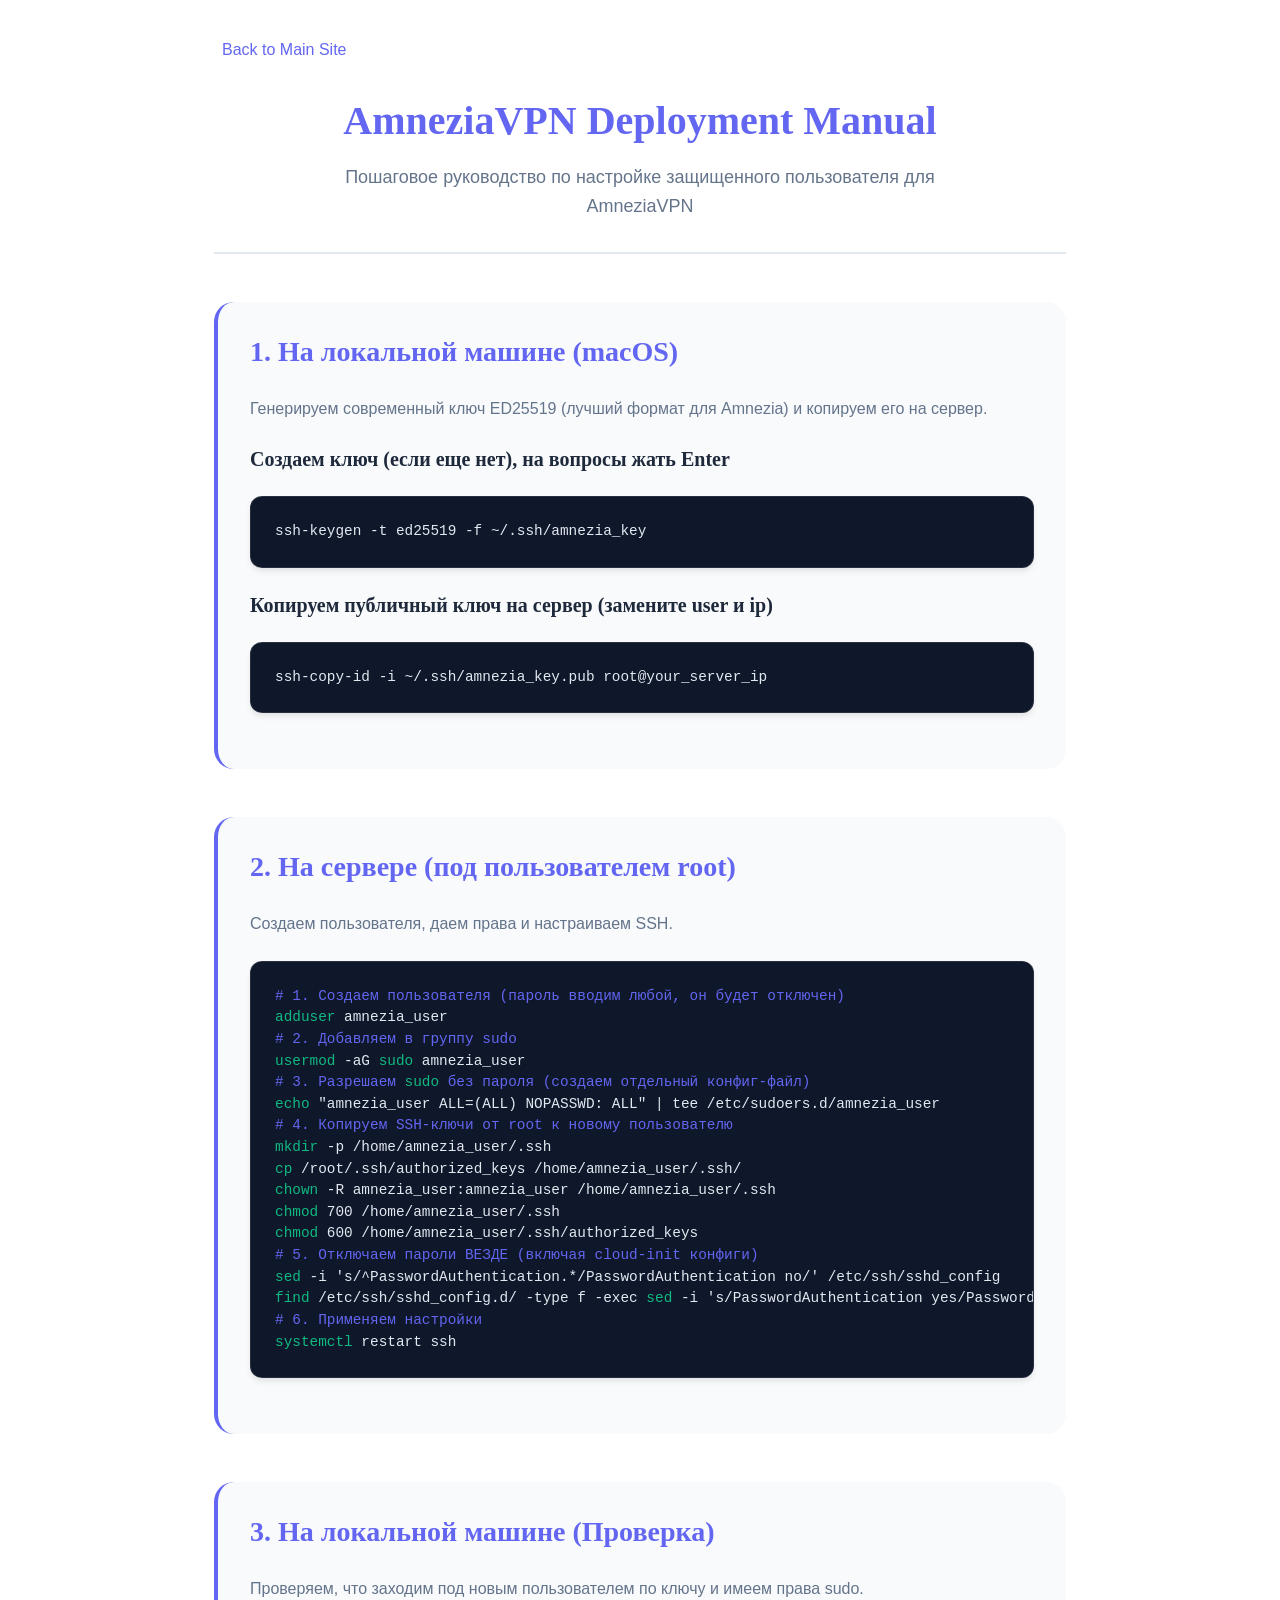
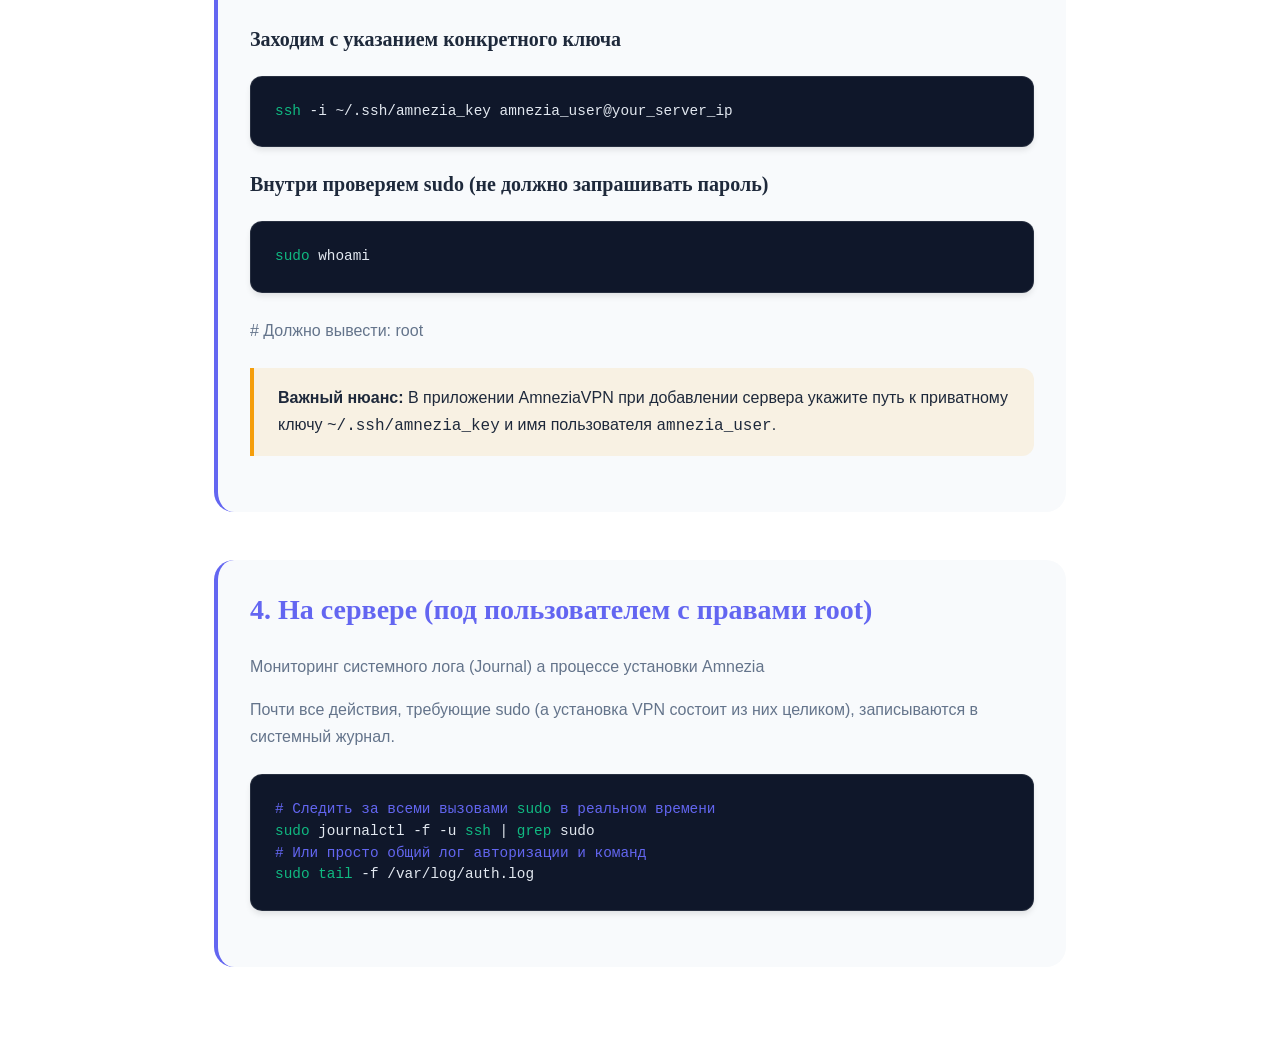
==== manual-amneziavpn.html @ 129ff14e "update: new page for practical use" ====
<!DOCTYPE html>
<html lang="ru">
<head>
    <meta charset="UTF-8">
    <meta name="viewport" content="width=device-width, initial-scale=1.0">
    <title>AmneziaVPN Deployment Manual | Sergey Aktush</title>
    <link rel="stylesheet" href="styles.css">
    <style>
        /* Manual-specific styles */
        .manual-container {
            max-width: 900px;
            margin: 0 auto;
            padding: 2rem 1.5rem;
            background: var(--bg-primary);
        }

        .manual-header {
            text-align: center;
            margin-bottom: 3rem;
            padding-bottom: 2rem;
            border-bottom: 2px solid var(--border-color);
        }

        .manual-title {
            font-size: 2.5rem;
            color: var(--primary-color);
            margin-bottom: 1rem;
        }

        .manual-subtitle {
            font-size: 1.125rem;
            color: var(--text-secondary);
            max-width: 600px;
            margin: 0 auto;
        }

        .manual-content {
            line-height: 1.7;
        }

        .manual-section {
            margin-bottom: 3rem;
            padding: 2rem;
            background: var(--bg-secondary);
            border-radius: var(--radius-lg);
            border-left: 4px solid var(--primary-color);
        }

        .manual-section h2 {
            color: var(--primary-color);
            margin-bottom: 1.5rem;
            font-size: 1.75rem;
        }

        .manual-section h3 {
            color: var(--text-primary);
            margin: 1.5rem 0 1rem 0;
            font-size: 1.25rem;
        }

        .manual-section p {
            margin-bottom: 1rem;
            color: var(--text-secondary);
        }

        .manual-section ul, .manual-section ol {
            margin: 1rem 0;
            padding-left: 2rem;
        }

        .manual-section li {
            margin-bottom: 0.5rem;
            color: var(--text-secondary);
        }

        .code-block {
            background: var(--bg-dark);
            color: #e2e8f0;
            padding: 1.5rem;
            border-radius: var(--radius-md);
            margin: 1.5rem 0;
            overflow-x: auto;
            font-family: 'Monaco', 'Menlo', 'Ubuntu Mono', monospace;
            font-size: 0.9rem;
            line-height: 1.5;
            border: 1px solid rgba(255, 255, 255, 0.1);
            box-shadow: 0 4px 6px -1px rgba(0, 0, 0, 0.1);
        }

        .code-block code {
            background: transparent;
            padding: 0;
            color: inherit;
            white-space: pre;
            display: block;
            tab-size: 4;
            -moz-tab-size: 4;
        }

        .code-block code span {
            display: inline;
        }

        .note {
            background: rgba(245, 158, 11, 0.1);
            border-left: 4px solid var(--accent-color);
            padding: 1rem 1.5rem;
            margin: 1.5rem 0;
            border-radius: 0 var(--radius-md) var(--radius-md) 0;
        }

        .note p {
            margin: 0;
            color: var(--text-primary);
        }

        .back-link {
            display: inline-flex;
            align-items: center;
            gap: 0.5rem;
            margin-bottom: 2rem;
            color: var(--primary-color);
            font-weight: 500;
        }

        .back-link:hover {
            color: var(--primary-dark);
        }

        @media (max-width: 768px) {
            .manual-container {
                padding: 1rem;
            }
            
            .manual-title {
                font-size: 2rem;
            }
            
            .manual-section {
                padding: 1.5rem;
            }
            
            .code-block {
                padding: 1rem;
                font-size: 0.8rem;
                margin: 1rem 0;
            }
            
            .code-block code {
                white-space: pre-wrap;
                word-wrap: break-word;
            }
        }
    </style>
</head>
<body>
    <div class="manual-container">
        <a href="index.html" class="back-link">
            <i class="fas fa-arrow-left"></i> Back to Main Site
        </a>
        
        <div class="manual-header">
            <h1 class="manual-title">AmneziaVPN Deployment Manual</h1>
            <p class="manual-subtitle">Пошаговое руководство по настройке защищенного пользователя для AmneziaVPN</p>
        </div>

        <div class="manual-content">
            <div class="manual-section">
                <h2>1. На локальной машине (macOS)</h2>
                <p>Генерируем современный ключ ED25519 (лучший формат для Amnezia) и копируем его на сервер.</p>
                
                <h3>Создаем ключ (если еще нет), на вопросы жать Enter</h3>
                <div class="code-block">
                    <code>ssh-keygen -t ed25519 -f ~/.ssh/amnezia_key</code>
                </div>

                <h3>Копируем публичный ключ на сервер (замените user и ip)</h3>
                <div class="code-block">
                    <code>ssh-copy-id -i ~/.ssh/amnezia_key.pub root@your_server_ip</code>
                </div>
            </div>

            <div class="manual-section">
                <h2>2. На сервере (под пользователем root)</h2>
                <p>Создаем пользователя, даем права и настраиваем SSH.</p>
                
                <div class="code-block">
                    <code># 1. Создаем пользователя (пароль вводим любой, он будет отключен)
adduser amnezia_user
# 2. Добавляем в группу sudo
usermod -aG sudo amnezia_user
# 3. Разрешаем sudo без пароля (создаем отдельный конфиг-файл)
echo "amnezia_user ALL=(ALL) NOPASSWD: ALL" | tee /etc/sudoers.d/amnezia_user
# 4. Копируем SSH-ключи от root к новому пользователю
mkdir -p /home/amnezia_user/.ssh
cp /root/.ssh/authorized_keys /home/amnezia_user/.ssh/
chown -R amnezia_user:amnezia_user /home/amnezia_user/.ssh
chmod 700 /home/amnezia_user/.ssh
chmod 600 /home/amnezia_user/.ssh/authorized_keys
# 5. Отключаем пароли ВЕЗДЕ (включая cloud-init конфиги)
sed -i 's/^PasswordAuthentication.*/PasswordAuthentication no/' /etc/ssh/sshd_config
find /etc/ssh/sshd_config.d/ -type f -exec sed -i 's/PasswordAuthentication yes/PasswordAuthentication no/g' {} +
# 6. Применяем настройки
systemctl restart ssh</code>
                </div>
            </div>

            <div class="manual-section">
                <h2>3. На локальной машине (Проверка)</h2>
                <p>Проверяем, что заходим под новым пользователем по ключу и имеем права sudo.</p>

                <h3>Заходим с указанием конкретного ключа</h3>
                <div class="code-block">
                    <code>ssh -i ~/.ssh/amnezia_key amnezia_user@your_server_ip</code>
                </div>

                <h3>Внутри проверяем sudo (не должно запрашивать пароль)</h3>
                <div class="code-block">
                    <code>sudo whoami</code>
                </div>
                <p># Должно вывести: root</p>

                <div class="note">
                    <p><strong>Важный нюанс:</strong> В приложении AmneziaVPN при добавлении сервера укажите путь к приватному ключу <code>~/.ssh/amnezia_key</code> и имя пользователя <code>amnezia_user</code>.</p>
                </div>
            </div>

            <div class="manual-section">
                <h2>4. На сервере (под пользователем с правами root)</h2>
                <p>Мониторинг системного лога (Journal) а процессе установки Amnezia</p>
                <p>Почти все действия, требующие sudo (а установка VPN состоит из них целиком), записываются в системный журнал.</p>

                <div class="code-block">
                    <code># Следить за всеми вызовами sudo в реальном времени
sudo journalctl -f -u ssh | grep sudo
# Или просто общий лог авторизации и команд
sudo tail -f /var/log/auth.log</code>
                </div>
            </div>
        </div>
    </div>

    <script>
        // Add syntax highlighting for code blocks (basic version)
        document.addEventListener('DOMContentLoaded', function() {
            const codeBlocks = document.querySelectorAll('.code-block code');
            codeBlocks.forEach(block => {
                // Simple formatting - you could add a proper highlighter library if needed
                const text = block.textContent;
                block.innerHTML = text.replace(/(## .*)/g, '<span style="color: #f59e0b;">$1</span>')
                                     .replace(/(# .*)/g, '<span style="color: #6366f1;">$1</span>')
                                     .replace(/(sudo |ssh |adduser |usermod |echo |mkdir |cp |chown |chmod |sed |find |systemctl |grep |tail)/g, '<span style="color: #10b981;">$1</span>');
            });
        });
    </script>
</body>
</html>
---- styles.css ----
/* ===================================
   CSS Variables & Reset
   =================================== */
:root {
    --primary-color: #6366f1;
    --primary-dark: #4f46e5;
    --primary-light: #818cf8;
    --secondary-color: #0f172a;
    --accent-color: #f59e0b;
    --text-primary: #1e293b;
    --text-secondary: #64748b;
    --text-light: #94a3b8;
    --bg-primary: #ffffff;
    --bg-secondary: #f8fafc;
    --bg-dark: #0f172a;
    --border-color: #e2e8f0;
    --shadow-sm: 0 1px 2px 0 rgba(0, 0, 0, 0.05);
    --shadow-md: 0 4px 6px -1px rgba(0, 0, 0, 0.1), 0 2px 4px -1px rgba(0, 0, 0, 0.06);
    --shadow-lg: 0 10px 15px -3px rgba(0, 0, 0, 0.1), 0 4px 6px -2px rgba(0, 0, 0, 0.05);
    --shadow-xl: 0 20px 25px -5px rgba(0, 0, 0, 0.1), 0 10px 10px -5px rgba(0, 0, 0, 0.04);
    --radius-sm: 6px;
    --radius-md: 12px;
    --radius-lg: 20px;
    --transition: all 0.3s ease;
    --font-sans: 'Inter', -apple-system, BlinkMacSystemFont, 'Segoe UI', sans-serif;
    --font-serif: 'Playfair Display', Georgia, serif;
}

*, *::before, *::after {
    margin: 0;
    padding: 0;
    box-sizing: border-box;
}

html {
    scroll-behavior: smooth;
    font-size: 16px;
}

body {
    font-family: var(--font-sans);
    color: var(--text-primary);
    background-color: var(--bg-primary);
    line-height: 1.6;
    overflow-x: hidden;
}

/* ===================================
   Typography
   =================================== */
h1, h2, h3, h4, h5, h6 {
    font-family: var(--font-serif);
    font-weight: 600;
    line-height: 1.3;
    color: var(--text-primary);
}

h1 { font-size: 3.5rem; }
h2 { font-size: 2.5rem; }
h3 { font-size: 1.5rem; }
h4 { font-size: 1.125rem; }

p {
    margin-bottom: 1rem;
    color: var(--text-secondary);
}

a {
    color: var(--primary-color);
    text-decoration: none;
    transition: var(--transition);
}

a:hover {
    color: var(--primary-dark);
}

/* ===================================
   Layout
   =================================== */
.container {
    max-width: 1200px;
    margin: 0 auto;
    padding: 0 1.5rem;
}

section {
    padding: 5rem 0;
}

.section-title {
    text-align: center;
    margin-bottom: 1rem;
    position: relative;
}

.section-title::after {
    content: '';
    display: block;
    width: 60px;
    height: 4px;
    background: linear-gradient(90deg, var(--primary-color), var(--primary-light));
    margin: 1rem auto 0;
    border-radius: 2px;
}

.section-subtitle {
    text-align: center;
    color: var(--text-secondary);
    font-size: 1.125rem;
    margin-bottom: 3rem;
    max-width: 600px;
    margin-left: auto;
    margin-right: auto;
}

/* ===================================
   Buttons
   =================================== */
.btn {
    display: inline-flex;
    align-items: center;
    justify-content: center;
    padding: 0.875rem 2rem;
    font-size: 1rem;
    font-weight: 500;
    border-radius: var(--radius-md);
    border: none;
    cursor: pointer;
    transition: var(--transition);
    text-decoration: none;
}

.btn-primary {
    background: linear-gradient(135deg, var(--primary-color), var(--primary-dark));
    color: white;
    box-shadow: 0 4px 14px 0 rgba(99, 102, 241, 0.4);
}

.btn-primary:hover {
    transform: translateY(-2px);
    box-shadow: 0 6px 20px 0 rgba(99, 102, 241, 0.5);
    color: white;
}

.btn-secondary {
    background: transparent;
    color: var(--primary-color);
    border: 2px solid var(--primary-color);
}

.btn-secondary:hover {
    background: var(--primary-color);
    color: white;
}

/* ===================================
   Navigation
   =================================== */
.navbar {
    position: fixed;
    top: 0;
    left: 0;
    right: 0;
    z-index: 1000;
    background: rgba(255, 255, 255, 0.95);
    backdrop-filter: blur(10px);
    transition: var(--transition);
}

.navbar.scrolled {
    box-shadow: var(--shadow-md);
}

.nav-container {
    max-width: 1200px;
    margin: 0 auto;
    padding: 0 1.5rem;
    display: flex;
    justify-content: space-between;
    align-items: center;
    height: 70px;
}

.nav-logo {
    font-family: var(--font-serif);
    font-size: 1.75rem;
    font-weight: 700;
    color: var(--primary-color);
    text-decoration: none;
}

.nav-menu {
    display: flex;
    list-style: none;
    gap: 2rem;
}

.nav-link {
    color: var(--text-primary);
    font-weight: 500;
    font-size: 0.95rem;
    padding: 0.5rem 0;
    position: relative;
}

.nav-link::after {
    content: '';
    position: absolute;
    bottom: 0;
    left: 0;
    width: 0;
    height: 2px;
    background: var(--primary-color);
    transition: var(--transition);
}

.nav-link:hover::after {
    width: 100%;
}

.hamburger {
    display: none;
    cursor: pointer;
}

.bar {
    display: block;
    width: 25px;
    height: 3px;
    margin: 5px auto;
    background-color: var(--text-primary);
    transition: var(--transition);
}

/* ===================================
   Hero Section
   =================================== */
.hero {
    min-height: 100vh;
    display: flex;
    align-items: center;
    justify-content: center;
    padding: 100px 1.5rem 5rem;
    background: linear-gradient(135deg, #f8fafc 0%, #e0e7ff 50%, #f0f9ff 100%);
    position: relative;
    overflow: hidden;
}

.hero::before {
    content: '';
    position: absolute;
    width: 600px;
    height: 600px;
    background: radial-gradient(circle, rgba(99, 102, 241, 0.1) 0%, transparent 70%);
    top: -200px;
    right: -100px;
    border-radius: 50%;
}

.hero::after {
    content: '';
    position: absolute;
    width: 400px;
    height: 400px;
    background: radial-gradient(circle, rgba(129, 140, 248, 0.1) 0%, transparent 70%);
    bottom: -100px;
    left: -100px;
    border-radius: 50%;
}

.hero-content {
    text-align: center;
    max-width: 800px;
    position: relative;
    z-index: 1;
}

.hero h1 {
    font-size: 4rem;
    margin-bottom: 0.5rem;
    background: linear-gradient(135deg, var(--text-primary), var(--primary-color));
    -webkit-background-clip: text;
    -webkit-text-fill-color: transparent;
    background-clip: text;
}

.hero-subtitle {
    font-size: 1.5rem;
    color: var(--primary-color);
    font-weight: 500;
    margin-bottom: 1.5rem;
}

.hero-description {
    font-size: 1.125rem;
    color: var(--text-secondary);
    max-width: 600px;
    margin: 0 auto 2rem;
}

.hero-buttons {
    display: flex;
    gap: 1rem;
    justify-content: center;
    flex-wrap: wrap;
}

.hero-visual {
    position: absolute;
    bottom: 2rem;
    left: 50%;
    transform: translateX(-50%);
}

.audio-wave {
    display: flex;
    align-items: center;
    gap: 4px;
    height: 40px;
}

.wave-bar {
    width: 6px;
    height: 20px;
    background: var(--primary-color);
    border-radius: 3px;
    animation: wave 1.2s ease-in-out infinite;
}

.wave-bar:nth-child(1) { animation-delay: 0s; height: 20px; }
.wave-bar:nth-child(2) { animation-delay: 0.1s; height: 30px; }
.wave-bar:nth-child(3) { animation-delay: 0.2s; height: 25px; }
.wave-bar:nth-child(4) { animation-delay: 0.3s; height: 35px; }
.wave-bar:nth-child(5) { animation-delay: 0.4s; height: 20px; }
.wave-bar:nth-child(6) { animation-delay: 0.5s; height: 30px; }
.wave-bar:nth-child(7) { animation-delay: 0.6s; height: 25px; }
.wave-bar:nth-child(8) { animation-delay: 0.7s; height: 35px; }
.wave-bar:nth-child(9) { animation-delay: 0.8s; height: 20px; }
.wave-bar:nth-child(10) { animation-delay: 0.9s; height: 30px; }

@keyframes wave {
    0%, 100% { transform: scaleY(1); }
    50% { transform: scaleY(0.5); }
}

/* ===================================
   About Section
   =================================== */
.about {
    background: var(--bg-primary);
}

.about-content {
    display: grid;
    grid-template-columns: 300px 1fr;
    gap: 3rem;
    align-items: center;
}

.about-image .image-placeholder {
    width: 280px;
    height: 280px;
    background: linear-gradient(135deg, var(--bg-secondary), var(--border-color));
    border-radius: 50%;
    display: flex;
    align-items: center;
    justify-content: center;
    margin: 0 auto;
    box-shadow: var(--shadow-xl);
}

.image-placeholder i {
    font-size: 8rem;
    color: var(--primary-light);
}

.about-text h3 {
    color: var(--primary-color);
    margin-bottom: 1rem;
}

.about-stats {
    display: flex;
    gap: 2rem;
    margin-top: 2rem;
    flex-wrap: wrap;
}

.stat {
    text-align: center;
    padding: 1rem 1.5rem;
    background: var(--bg-secondary);
    border-radius: var(--radius-md);
    border: 1px solid var(--border-color);
}

.stat-number {
    display: block;
    font-size: 2.5rem;
    font-weight: 700;
    color: var(--primary-color);
    font-family: var(--font-serif);
}

.stat-label {
    font-size: 0.875rem;
    color: var(--text-secondary);
}

/* ===================================
   Portfolio Section
   =================================== */
.portfolio {
    background: var(--bg-secondary);
}

.portfolio-grid {
    display: grid;
    grid-template-columns: repeat(auto-fill, minmax(350px, 1fr));
    gap: 2rem;
}

.portfolio-item {
    background: var(--bg-primary);
    border-radius: var(--radius-lg);
    overflow: hidden;
    box-shadow: var(--shadow-md);
    transition: var(--transition);
}

.portfolio-item:hover {
    transform: translateY(-8px);
    box-shadow: var(--shadow-xl);
}

.portfolio-image {
    position: relative;
    height: 200px;
    overflow: hidden;
}

.project-placeholder {
    width: 100%;
    height: 100%;
    background: linear-gradient(135deg, var(--primary-color), var(--secondary-color));
    display: flex;
    align-items: center;
    justify-content: center;
}

.project-placeholder i {
    font-size: 4rem;
    color: rgba(255, 255, 255, 0.3);
}

.portfolio-overlay {
    position: absolute;
    inset: 0;
    background: rgba(15, 23, 42, 0.8);
    display: flex;
    align-items: center;
    justify-content: center;
    opacity: 0;
    transition: var(--transition);
}

.portfolio-item:hover .portfolio-overlay {
    opacity: 1;
}

.portfolio-link {
    width: 60px;
    height: 60px;
    background: var(--primary-color);
    border-radius: 50%;
    display: flex;
    align-items: center;
    justify-content: center;
    color: white;
    font-size: 1.5rem;
    transition: var(--transition);
}

.portfolio-link:hover {
    transform: scale(1.1);
    color: white;
}

.portfolio-info {
    padding: 1.5rem;
}

.portfolio-info h3 {
    margin-bottom: 0.25rem;
}

.project-genre {
    color: var(--primary-color);
    font-size: 0.875rem;
    font-weight: 500;
    margin-bottom: 0.5rem;
}

.project-desc {
    font-size: 0.95rem;
    margin-bottom: 0;
}

/* ===================================
   Experience Section
   =================================== */
.experience {
    background: var(--bg-primary);
}

.timeline {
    position: relative;
    max-width: 800px;
    margin: 0 auto;
    padding-left: 30px;
}

.timeline::before {
    content: '';
    position: absolute;
    left: 0;
    top: 0;
    bottom: 0;
    width: 2px;
    background: linear-gradient(to bottom, var(--primary-color), var(--primary-light));
}

.timeline-item {
    position: relative;
    padding-bottom: 2.5rem;
}

.timeline-item:last-child {
    padding-bottom: 0;
}

.timeline-marker {
    position: absolute;
    left: -30px;
    top: 0;
    width: 12px;
    height: 12px;
    background: var(--primary-color);
    border-radius: 50%;
    border: 3px solid var(--bg-primary);
    box-shadow: 0 0 0 4px rgba(99, 102, 241, 0.2);
}

.timeline-content {
    background: var(--bg-secondary);
    padding: 1.5rem;
    border-radius: var(--radius-md);
    border: 1px solid var(--border-color);
    transition: var(--transition);
}

.timeline-content:hover {
    border-color: var(--primary-light);
    box-shadow: var(--shadow-md);
}

.timeline-date {
    display: inline-block;
    background: var(--primary-color);
    color: white;
    padding: 0.25rem 0.75rem;
    border-radius: var(--radius-sm);
    font-size: 0.875rem;
    font-weight: 500;
    margin-bottom: 0.75rem;
}

.timeline-content h3 {
    margin-bottom: 0.25rem;
}

.timeline-content h4 {
    color: var(--primary-color);
    font-family: var(--font-sans);
    font-weight: 500;
    margin-bottom: 0.5rem;
}

.timeline-content p {
    margin-bottom: 0;
    font-size: 0.95rem;
}

/* ===================================
   Education Section
   =================================== */
.education {
    background: var(--bg-secondary);
}

.education-grid {
    display: grid;
    grid-template-columns: repeat(auto-fit, minmax(400px, 1fr));
    gap: 2rem;
    max-width: 900px;
    margin: 0 auto;
}

.education-item {
    display: flex;
    gap: 1.5rem;
    background: var(--bg-primary);
    padding: 2rem;
    border-radius: var(--radius-lg);
    box-shadow: var(--shadow-md);
    transition: var(--transition);
}

.education-item:hover {
    transform: translateY(-4px);
    box-shadow: var(--shadow-lg);
}

.education-icon {
    width: 60px;
    height: 60px;
    background: linear-gradient(135deg, var(--primary-color), var(--primary-light));
    border-radius: var(--radius-md);
    display: flex;
    align-items: center;
    justify-content: center;
    flex-shrink: 0;
}

.education-icon i {
    font-size: 1.5rem;
    color: white;
}

.education-content h3 {
    margin-bottom: 0.25rem;
}

.education-content h4 {
    color: var(--primary-color);
    font-family: var(--font-sans);
    font-weight: 500;
    margin-bottom: 0.5rem;
}

.education-year {
    color: var(--text-light);
    font-size: 0.875rem;
    margin-bottom: 0.5rem;
}

.education-content p:last-child {
    margin-bottom: 0;
    font-size: 0.95rem;
}

/* ===================================
   Skills Section
   =================================== */
.skills {
    background: var(--bg-primary);
}

.skills-grid {
    display: grid;
    grid-template-columns: repeat(auto-fit, minmax(320px, 1fr));
    gap: 2rem;
}

.skill-category {
    background: var(--bg-secondary);
    padding: 1.5rem;
    border-radius: var(--radius-lg);
    border: 1px solid var(--border-color);
    transition: var(--transition);
}

.skill-category:hover {
    border-color: var(--primary-light);
    box-shadow: var(--shadow-md);
}

.skill-category h3 {
    display: flex;
    align-items: center;
    gap: 0.75rem;
    margin-bottom: 1rem;
    font-family: var(--font-sans);
    font-size: 1.125rem;
}

.skill-category h3 i {
    color: var(--primary-color);
}

.skill-tags {
    display: flex;
    flex-wrap: wrap;
    gap: 0.5rem;
}

.skill-tag {
    display: inline-block;
    padding: 0.5rem 1rem;
    background: var(--bg-primary);
    border: 1px solid var(--border-color);
    border-radius: var(--radius-sm);
    font-size: 0.875rem;
    color: var(--text-secondary);
    transition: var(--transition);
}

.skill-tag:hover {
    border-color: var(--primary-color);
    color: var(--primary-color);
    background: rgba(99, 102, 241, 0.05);
}

/* ===================================
   Contact Section
   =================================== */
.contact {
    background: var(--bg-secondary);
}

.contact-content {
    display: grid;
    grid-template-columns: 1fr 1.5fr;
    gap: 3rem;
    max-width: 1000px;
    margin: 0 auto;
}

.contact-info {
    display: flex;
    flex-direction: column;
    gap: 1.5rem;
}

.contact-item {
    display: flex;
    gap: 1rem;
    align-items: flex-start;
}

.contact-item > i {
    width: 48px;
    height: 48px;
    background: linear-gradient(135deg, var(--primary-color), var(--primary-light));
    border-radius: var(--radius-md);
    display: flex;
    align-items: center;
    justify-content: center;
    color: white;
    font-size: 1.25rem;
    flex-shrink: 0;
}

.contact-item h4 {
    margin-bottom: 0.25rem;
    font-family: var(--font-sans);
}

.contact-item a {
    color: var(--text-secondary);
    font-size: 0.95rem;
}

.contact-item a:hover {
    color: var(--primary-color);
}

.contact-form {
    background: var(--bg-primary);
    padding: 2rem;
    border-radius: var(--radius-lg);
    box-shadow: var(--shadow-md);
}

.form-group {
    margin-bottom: 1.25rem;
}

.form-group input,
.form-group textarea {
    width: 100%;
    padding: 1rem;
    border: 2px solid var(--border-color);
    border-radius: var(--radius-md);
    font-family: var(--font-sans);
    font-size: 1rem;
    transition: var(--transition);
    background: var(--bg-primary);
}

.form-group input:focus,
.form-group textarea:focus {
    outline: none;
    border-color: var(--primary-color);
    box-shadow: 0 0 0 4px rgba(99, 102, 241, 0.1);
}

.form-group textarea {
    resize: vertical;
    min-height: 120px;
}

.contact-form .btn {
    width: 100%;
}

/* ===================================
   Footer
   =================================== */
.footer {
    background: var(--bg-dark);
    color: white;
    padding: 4rem 0 2rem;
}

.footer-content {
    display: grid;
    grid-template-columns: 1fr auto 1fr;
    gap: 3rem;
    align-items: center;
    padding-bottom: 3rem;
    border-bottom: 1px solid rgba(255, 255, 255, 0.1);
}

.footer-logo {
    text-align: center;
}

.footer-logo .logo-text {
    font-family: var(--font-serif);
    font-size: 3rem;
    font-weight: 700;
    background: linear-gradient(135deg, var(--primary-light), var(--accent-color));
    -webkit-background-clip: text;
    -webkit-text-fill-color: transparent;
    background-clip: text;
}

.footer-logo p {
    color: var(--text-light);
    margin-top: 0.5rem;
}

.footer-links {
    display: flex;
    gap: 2rem;
}

.footer-links a {
    color: var(--text-light);
    transition: var(--transition);
}

.footer-links a:hover {
    color: white;
}

.footer-social {
    display: flex;
    gap: 1rem;
    justify-content: flex-end;
}

.footer-social a {
    width: 44px;
    height: 44px;
    background: rgba(255, 255, 255, 0.1);
    border-radius: 50%;
    display: flex;
    align-items: center;
    justify-content: center;
    color: white;
    font-size: 1.25rem;
    transition: var(--transition);
}

.footer-social a:hover {
    background: var(--primary-color);
    transform: translateY(-3px);
}

.footer-bottom {
    text-align: center;
    padding-top: 2rem;
}

.footer-bottom p {
    color: var(--text-light);
    font-size: 0.875rem;
    margin: 0;
}

/* ===================================
   Animations
   =================================== */
.animate-on-scroll {
    opacity: 0;
    transform: translateY(30px);
    transition: opacity 0.6s ease, transform 0.6s ease;
}

.animate-on-scroll.visible {
    opacity: 1;
    transform: translateY(0);
}

/* ===================================
   Responsive Design
   =================================== */
@media (max-width: 1024px) {
    .about-content {
        grid-template-columns: 1fr;
        text-align: center;
    }

    .about-image .image-placeholder {
        margin: 0 auto;
    }

    .about-stats {
        justify-content: center;
    }

    .contact-content {
        grid-template-columns: 1fr;
    }

    .footer-content {
        grid-template-columns: 1fr;
        text-align: center;
    }

    .footer-links {
        justify-content: center;
    }

    .footer-social {
        justify-content: center;
    }
}

@media (max-width: 768px) {
    h1 { font-size: 2.5rem; }
    h2 { font-size: 2rem; }

    .hero h1 {
        font-size: 2.75rem;
    }

    .hero-subtitle {
        font-size: 1.25rem;
    }

    .hamburger {
        display: block;
    }

    .hamburger.active .bar:nth-child(2) {
        opacity: 0;
    }

    .hamburger.active .bar:nth-child(1) {
        transform: translateY(8px) rotate(45deg);
    }

    .hamburger.active .bar:nth-child(3) {
        transform: translateY(-8px) rotate(-45deg);
    }

    .nav-menu {
        position: fixed;
        left: -100%;
        top: 70px;
        flex-direction: column;
        background: white;
        width: 100%;
        text-align: center;
        transition: var(--transition);
        box-shadow: var(--shadow-lg);
        padding: 2rem 0;
        gap: 0;
    }

    .nav-menu.active {
        left: 0;
    }

    .nav-menu li {
        padding: 1rem 0;
    }

    .portfolio-grid {
        grid-template-columns: 1fr;
    }

    .education-grid {
        grid-template-columns: 1fr;
    }

    .education-item {
        flex-direction: column;
        text-align: center;
        align-items: center;
    }

    .skills-grid {
        grid-template-columns: 1fr;
    }

    section {
        padding: 3rem 0;
    }
}

@media (max-width: 480px) {
    .hero h1 {
        font-size: 2.25rem;
    }

    .hero-buttons {
        flex-direction: column;
        align-items: center;
    }

    .btn {
        width: 100%;
        max-width: 250px;
    }

    .about-stats {
        flex-direction: column;
    }

    .timeline {
        padding-left: 20px;
    }

    .timeline-marker {
        left: -20px;
        width: 10px;
        height: 10px;
    }

    .footer-links {
        flex-wrap: wrap;
        gap: 1rem;
    }
}
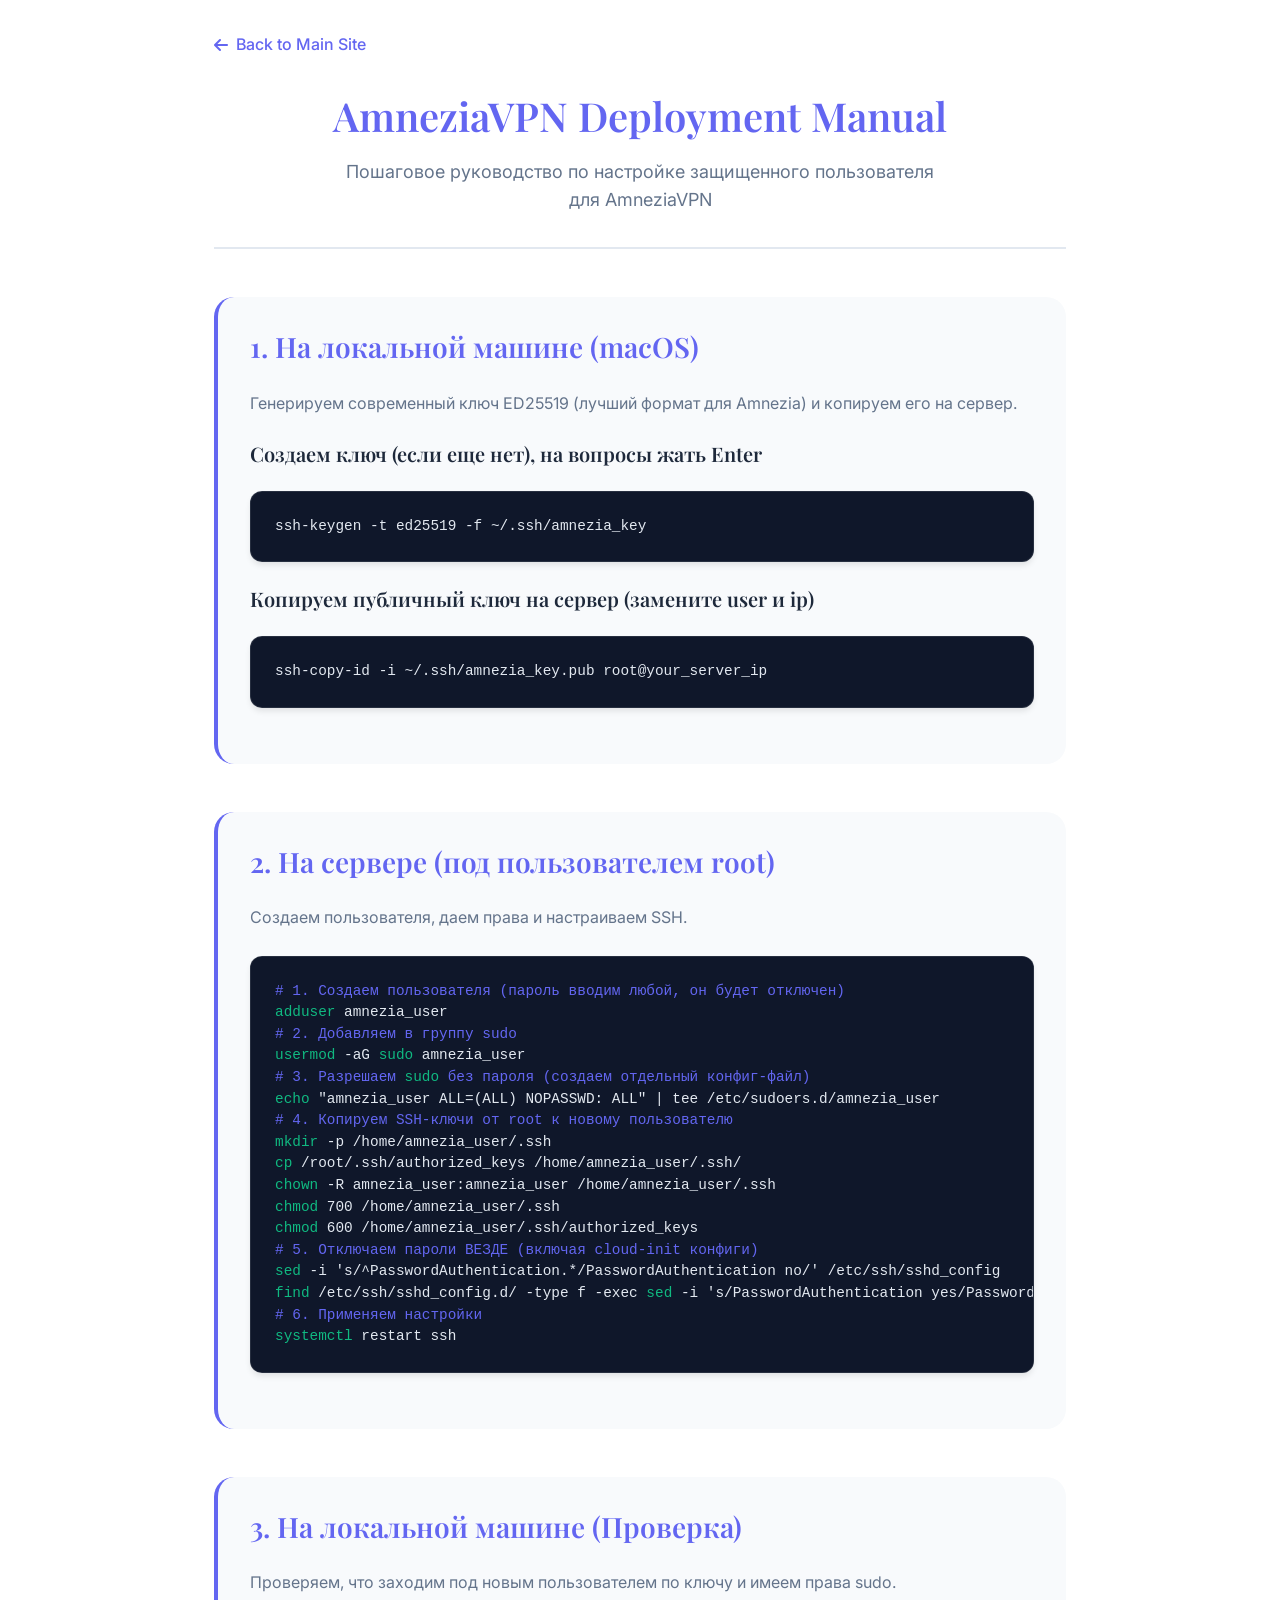
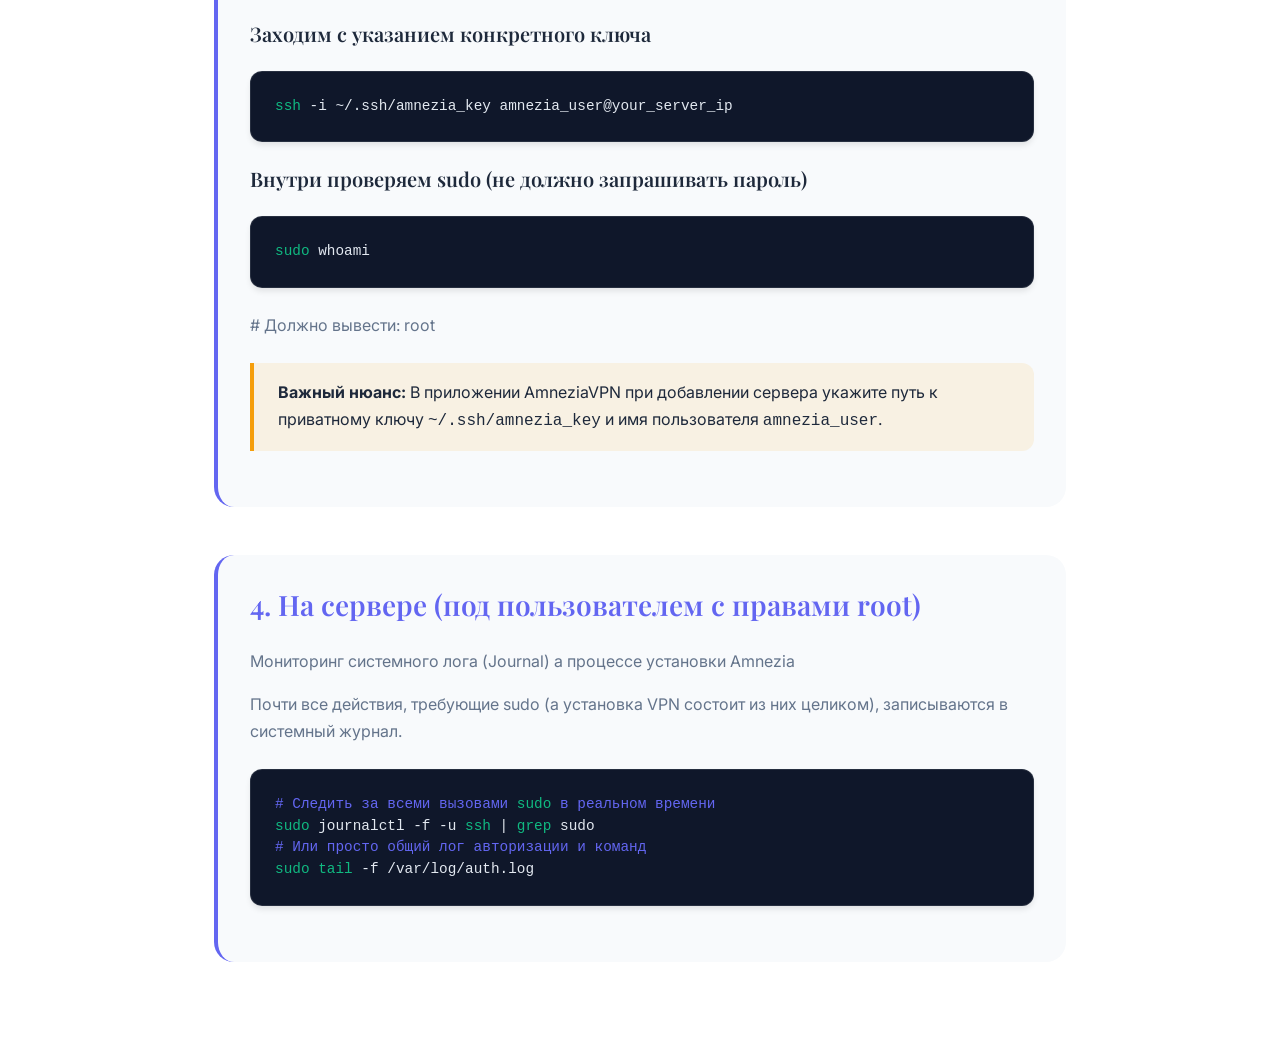
==== commit bd1525ac: "refactor: product engineer  cv" ====
--- a/manual-amneziavpn.html
+++ b/manual-amneziavpn.html
@@ -3,8 +3,13 @@
 <head>
     <meta charset="UTF-8">
     <meta name="viewport" content="width=device-width, initial-scale=1.0">
+    <meta name="robots" content="noindex, nofollow">
     <title>AmneziaVPN Deployment Manual | Sergey Aktush</title>
     <link rel="stylesheet" href="styles.css">
+    <link rel="preconnect" href="https://fonts.googleapis.com">
+    <link rel="preconnect" href="https://fonts.gstatic.com" crossorigin>
+    <link href="https://fonts.googleapis.com/css2?family=Inter:wght@300;400;500;600;700&family=Playfair+Display:wght@400;500;600;700&display=swap" rel="stylesheet">
+    <link rel="stylesheet" href="https://cdnjs.cloudflare.com/ajax/libs/font-awesome/6.4.0/css/all.min.css">
     <style>
         /* Manual-specific styles */
         .manual-container {
@@ -254,4 +259,4 @@
         });
     </script>
 </body>
-</html>+</html>
--- a/styles.css
+++ b/styles.css
@@ -196,6 +196,39 @@
     gap: 2rem;
 }
 
+.nav-lang {
+    display: flex;
+    align-items: center;
+    gap: 0.5rem;
+}
+
+.lang-toggle {
+    background: transparent;
+    border: 1px solid var(--border-color);
+    color: var(--text-secondary);
+    padding: 0.35rem 0.6rem;
+    border-radius: var(--radius-sm);
+    font-size: 0.85rem;
+    cursor: pointer;
+    transition: var(--transition);
+}
+
+.lang-toggle:hover {
+    border-color: var(--primary-color);
+    color: var(--primary-color);
+}
+
+.lang-toggle.active {
+    background: rgba(99, 102, 241, 0.12);
+    border-color: rgba(99, 102, 241, 0.35);
+    color: var(--primary-color);
+}
+
+.lang-sep {
+    color: var(--text-light);
+    font-size: 0.9rem;
+}
+
 .nav-link {
     color: var(--text-primary);
     font-weight: 500;
@@ -297,6 +330,18 @@
     color: var(--text-secondary);
     max-width: 600px;
     margin: 0 auto 2rem;
+}
+
+.hero-meta {
+    font-size: 0.95rem;
+    color: var(--text-light);
+    margin: 0 auto 0.35rem;
+}
+
+.hero-alias {
+    font-size: 0.9rem;
+    color: var(--text-light);
+    margin: 0 auto 1.5rem;
 }
 
 .hero-buttons {
@@ -507,6 +552,23 @@
     margin-bottom: 0;
 }
 
+.impact-list {
+    margin: 0.75rem 0 0;
+    padding-left: 1.25rem;
+}
+
+.impact-list li {
+    margin-bottom: 0.5rem;
+    color: var(--text-secondary);
+}
+
+.impact-tools {
+    margin-top: 0.85rem;
+    margin-bottom: 0;
+    color: var(--text-light);
+    font-size: 0.875rem;
+}
+
 /* ===================================
    Experience Section
    =================================== */
@@ -592,6 +654,14 @@
     font-size: 0.95rem;
 }
 
+.timeline-note {
+    max-width: 800px;
+    margin: 1.25rem auto 0;
+    color: var(--text-light);
+    font-size: 0.9rem;
+    text-align: center;
+}
+
 /* ===================================
    Education Section
    =================================== */
@@ -783,6 +853,55 @@
     box-shadow: var(--shadow-md);
 }
 
+.contact-cta {
+    display: flex;
+    gap: 0.75rem;
+    flex-wrap: wrap;
+    margin-top: 0.5rem;
+}
+
+.contact-cta .btn {
+    width: auto;
+    flex: 1;
+    min-width: 180px;
+}
+
+.contact-card {
+    background: var(--bg-primary);
+    padding: 2rem;
+    border-radius: var(--radius-lg);
+    box-shadow: var(--shadow-md);
+    border: 1px solid var(--border-color);
+}
+
+.contact-card h3 {
+    font-family: var(--font-sans);
+    margin-bottom: 0.75rem;
+}
+
+.contact-card-text {
+    margin-bottom: 0.75rem;
+}
+
+.contact-card-badges {
+    display: flex;
+    flex-wrap: wrap;
+    gap: 0.5rem;
+    margin-top: 1rem;
+}
+
+.badge {
+    display: inline-flex;
+    align-items: center;
+    padding: 0.35rem 0.75rem;
+    border-radius: 999px;
+    border: 1px solid var(--border-color);
+    background: rgba(99, 102, 241, 0.05);
+    color: var(--text-secondary);
+    font-size: 0.85rem;
+    white-space: nowrap;
+}
+
 .form-group {
     margin-bottom: 1.25rem;
 }
@@ -812,6 +931,72 @@
 }
 
 .contact-form .btn {
+    width: 100%;
+}
+
+/* ===================================
+   Modal (Easter egg)
+   =================================== */
+.modal {
+    position: fixed;
+    inset: 0;
+    display: flex;
+    align-items: center;
+    justify-content: center;
+    padding: 1.5rem;
+    opacity: 0;
+    pointer-events: none;
+    transition: opacity 0.2s ease;
+    z-index: 2000;
+}
+
+.modal.open {
+    opacity: 1;
+    pointer-events: auto;
+}
+
+.modal-backdrop {
+    position: absolute;
+    inset: 0;
+    background: rgba(15, 23, 42, 0.55);
+    backdrop-filter: blur(6px);
+}
+
+.modal-card {
+    position: relative;
+    width: 100%;
+    max-width: 520px;
+    background: var(--bg-primary);
+    border-radius: var(--radius-lg);
+    border: 1px solid var(--border-color);
+    box-shadow: var(--shadow-xl);
+    padding: 2rem;
+}
+
+.modal-close {
+    position: absolute;
+    top: 12px;
+    right: 12px;
+    width: 40px;
+    height: 40px;
+    border-radius: 50%;
+    border: 1px solid var(--border-color);
+    background: var(--bg-secondary);
+    cursor: pointer;
+    transition: var(--transition);
+}
+
+.modal-close:hover {
+    border-color: var(--primary-color);
+    color: var(--primary-color);
+}
+
+.modal-text {
+    margin-top: 0.5rem;
+}
+
+.modal-link {
+    margin-top: 1rem;
     width: 100%;
 }
 
@@ -1000,6 +1185,11 @@
         padding: 1rem 0;
     }
 
+    .nav-lang {
+        justify-content: center;
+        padding-top: 0.5rem;
+    }
+
     .portfolio-grid {
         grid-template-columns: 1fr;
     }
@@ -1056,4 +1246,71 @@
         flex-wrap: wrap;
         gap: 1rem;
     }
-}+}
+
+/* ===================================
+   Print (A4 / PDF)
+   =================================== */
+@media print {
+    @page {
+        margin: 12mm;
+    }
+
+    * {
+        box-shadow: none !important;
+        text-shadow: none !important;
+        animation: none !important;
+        transition: none !important;
+    }
+
+    body {
+        background: white !important;
+        color: #111827 !important;
+    }
+
+    .navbar,
+    .hero-visual,
+    .hero-buttons,
+    .hamburger,
+    .modal {
+        display: none !important;
+    }
+
+    section {
+        padding: 1.5rem 0 !important;
+    }
+
+    .hero {
+        min-height: auto !important;
+        padding: 0 !important;
+        background: white !important;
+    }
+
+    .hero h1 {
+        -webkit-text-fill-color: initial !important;
+        color: #111827 !important;
+    }
+
+    a {
+        color: #111827 !important;
+        text-decoration: underline !important;
+    }
+
+    .section-title::after {
+        display: none !important;
+    }
+
+    .portfolio,
+    .education,
+    .contact {
+        background: white !important;
+    }
+
+    .portfolio-item,
+    .education-item,
+    .timeline-content,
+    .contact-card {
+        break-inside: avoid;
+        page-break-inside: avoid;
+    }
+}
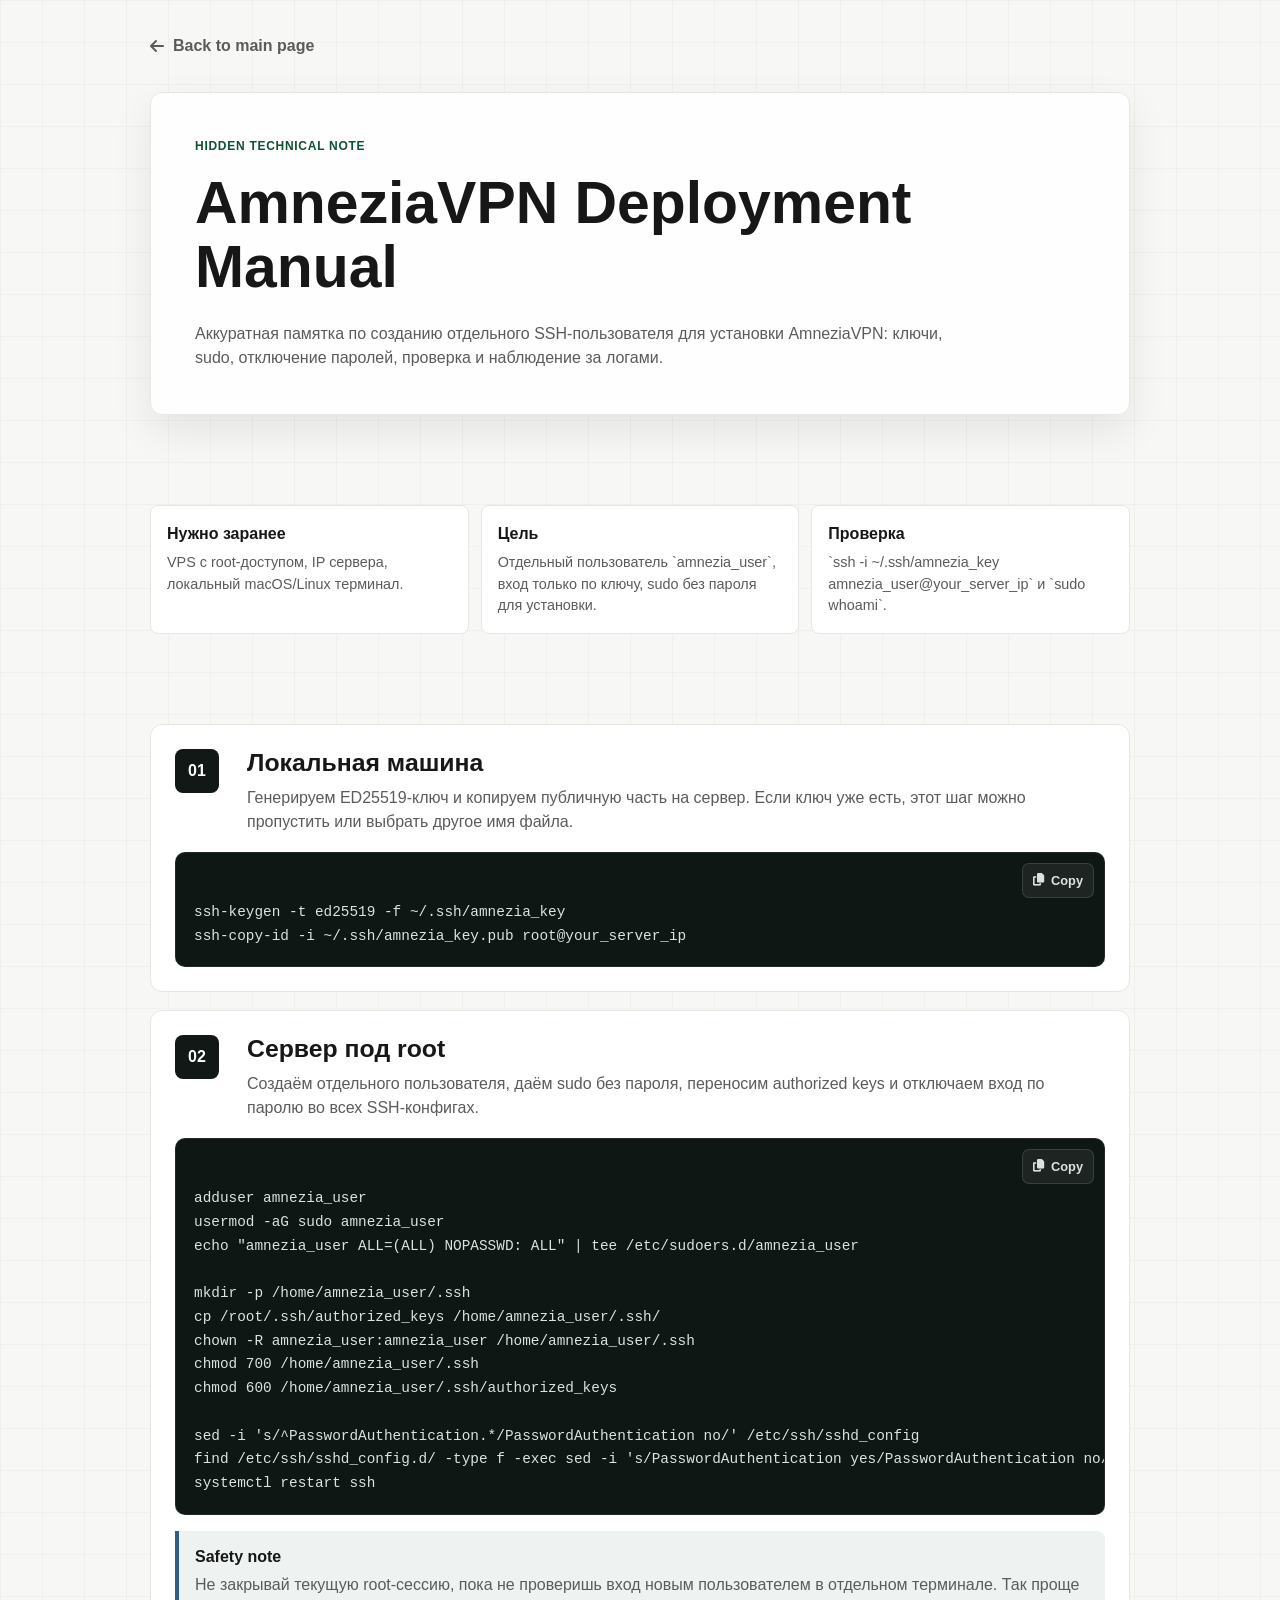
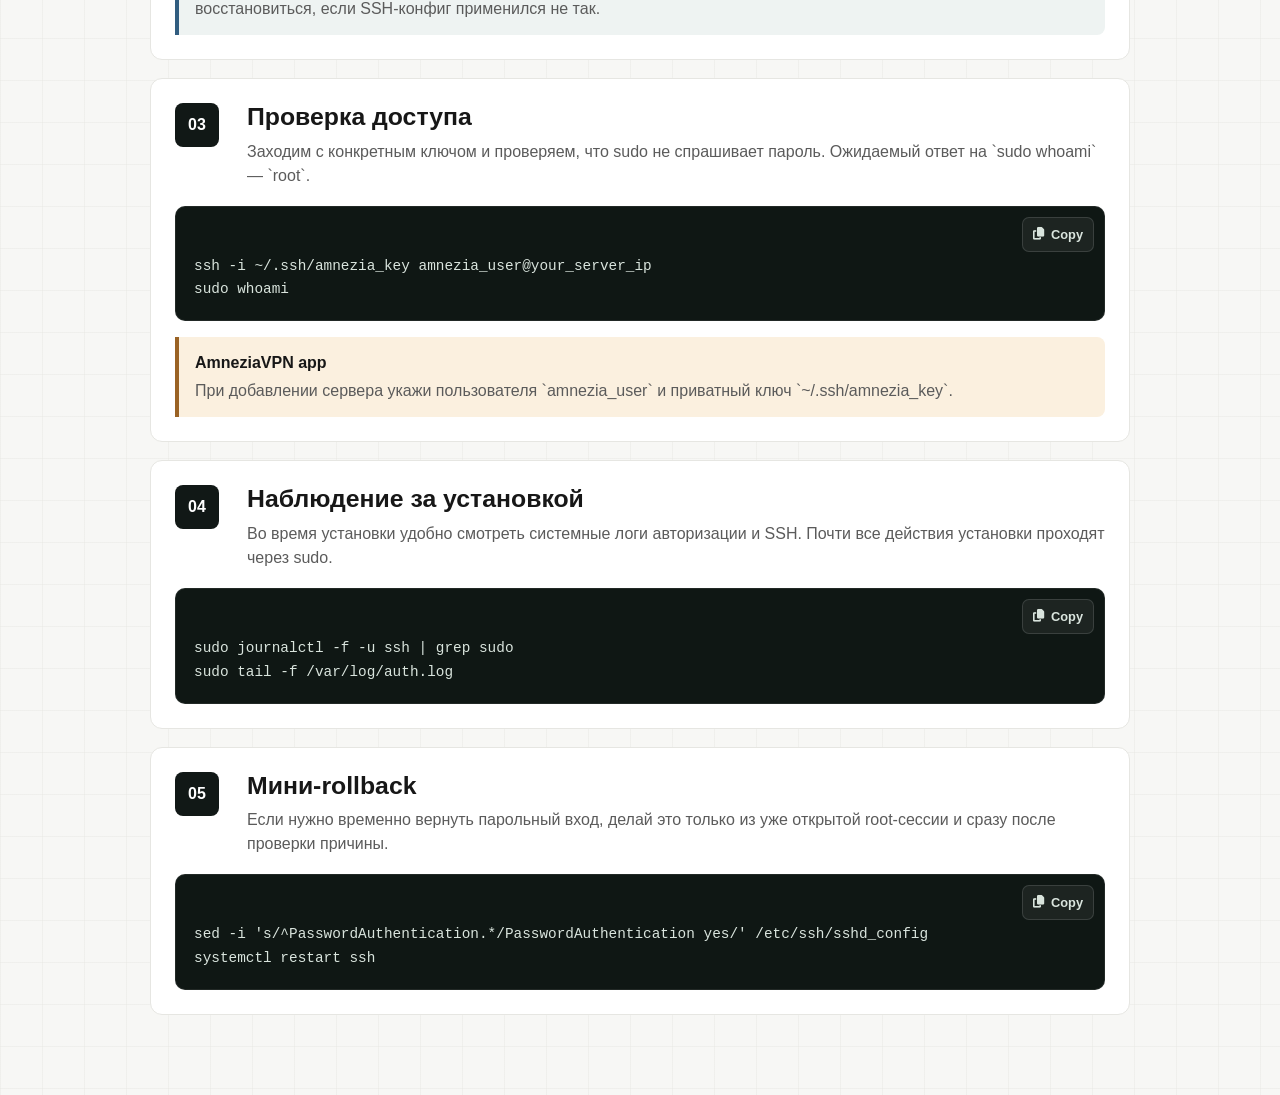
==== commit 5ab0dfe7: "update: redesign" ====
--- a/manual-amneziavpn.html
+++ b/manual-amneziavpn.html
@@ -4,257 +4,134 @@
     <meta charset="UTF-8">
     <meta name="viewport" content="width=device-width, initial-scale=1.0">
     <meta name="robots" content="noindex, nofollow">
-    <title>AmneziaVPN Deployment Manual | Sergey Aktush</title>
+    <title>AmneziaVPN Deployment Note | Sergey Aktush</title>
     <link rel="stylesheet" href="styles.css">
-    <link rel="preconnect" href="https://fonts.googleapis.com">
-    <link rel="preconnect" href="https://fonts.gstatic.com" crossorigin>
-    <link href="https://fonts.googleapis.com/css2?family=Inter:wght@300;400;500;600;700&family=Playfair+Display:wght@400;500;600;700&display=swap" rel="stylesheet">
     <link rel="stylesheet" href="https://cdnjs.cloudflare.com/ajax/libs/font-awesome/6.4.0/css/all.min.css">
-    <style>
-        /* Manual-specific styles */
-        .manual-container {
-            max-width: 900px;
-            margin: 0 auto;
-            padding: 2rem 1.5rem;
-            background: var(--bg-primary);
-        }
+</head>
+<body class="manual-page">
+    <main class="manual-shell">
+        <a href="index.html" class="back-link"><i class="fas fa-arrow-left"></i><span>Back to main page</span></a>
 
-        .manual-header {
-            text-align: center;
-            margin-bottom: 3rem;
-            padding-bottom: 2rem;
-            border-bottom: 2px solid var(--border-color);
-        }
+        <header class="manual-hero">
+            <p class="section-kicker">Hidden Technical Note</p>
+            <h1>AmneziaVPN Deployment Manual</h1>
+            <p>Аккуратная памятка по созданию отдельного SSH-пользователя для установки AmneziaVPN: ключи, sudo, отключение паролей, проверка и наблюдение за логами.</p>
+        </header>
 
-        .manual-title {
-            font-size: 2.5rem;
-            color: var(--primary-color);
-            margin-bottom: 1rem;
-        }
+        <section class="manual-checklist" aria-label="Prerequisites">
+            <div><strong>Нужно заранее</strong><span>VPS с root-доступом, IP сервера, локальный macOS/Linux терминал.</span></div>
+            <div><strong>Цель</strong><span>Отдельный пользователь `amnezia_user`, вход только по ключу, sudo без пароля для установки.</span></div>
+            <div><strong>Проверка</strong><span>`ssh -i ~/.ssh/amnezia_key amnezia_user@your_server_ip` и `sudo whoami`.</span></div>
+        </section>
 
-        .manual-subtitle {
-            font-size: 1.125rem;
-            color: var(--text-secondary);
-            max-width: 600px;
-            margin: 0 auto;
-        }
-
-        .manual-content {
-            line-height: 1.7;
-        }
-
-        .manual-section {
-            margin-bottom: 3rem;
-            padding: 2rem;
-            background: var(--bg-secondary);
-            border-radius: var(--radius-lg);
-            border-left: 4px solid var(--primary-color);
-        }
-
-        .manual-section h2 {
-            color: var(--primary-color);
-            margin-bottom: 1.5rem;
-            font-size: 1.75rem;
-        }
-
-        .manual-section h3 {
-            color: var(--text-primary);
-            margin: 1.5rem 0 1rem 0;
-            font-size: 1.25rem;
-        }
-
-        .manual-section p {
-            margin-bottom: 1rem;
-            color: var(--text-secondary);
-        }
-
-        .manual-section ul, .manual-section ol {
-            margin: 1rem 0;
-            padding-left: 2rem;
-        }
-
-        .manual-section li {
-            margin-bottom: 0.5rem;
-            color: var(--text-secondary);
-        }
-
-        .code-block {
-            background: var(--bg-dark);
-            color: #e2e8f0;
-            padding: 1.5rem;
-            border-radius: var(--radius-md);
-            margin: 1.5rem 0;
-            overflow-x: auto;
-            font-family: 'Monaco', 'Menlo', 'Ubuntu Mono', monospace;
-            font-size: 0.9rem;
-            line-height: 1.5;
-            border: 1px solid rgba(255, 255, 255, 0.1);
-            box-shadow: 0 4px 6px -1px rgba(0, 0, 0, 0.1);
-        }
-
-        .code-block code {
-            background: transparent;
-            padding: 0;
-            color: inherit;
-            white-space: pre;
-            display: block;
-            tab-size: 4;
-            -moz-tab-size: 4;
-        }
-
-        .code-block code span {
-            display: inline;
-        }
-
-        .note {
-            background: rgba(245, 158, 11, 0.1);
-            border-left: 4px solid var(--accent-color);
-            padding: 1rem 1.5rem;
-            margin: 1.5rem 0;
-            border-radius: 0 var(--radius-md) var(--radius-md) 0;
-        }
-
-        .note p {
-            margin: 0;
-            color: var(--text-primary);
-        }
-
-        .back-link {
-            display: inline-flex;
-            align-items: center;
-            gap: 0.5rem;
-            margin-bottom: 2rem;
-            color: var(--primary-color);
-            font-weight: 500;
-        }
-
-        .back-link:hover {
-            color: var(--primary-dark);
-        }
-
-        @media (max-width: 768px) {
-            .manual-container {
-                padding: 1rem;
-            }
-            
-            .manual-title {
-                font-size: 2rem;
-            }
-            
-            .manual-section {
-                padding: 1.5rem;
-            }
-            
-            .code-block {
-                padding: 1rem;
-                font-size: 0.8rem;
-                margin: 1rem 0;
-            }
-            
-            .code-block code {
-                white-space: pre-wrap;
-                word-wrap: break-word;
-            }
-        }
-    </style>
-</head>
-<body>
-    <div class="manual-container">
-        <a href="index.html" class="back-link">
-            <i class="fas fa-arrow-left"></i> Back to Main Site
-        </a>
-        
-        <div class="manual-header">
-            <h1 class="manual-title">AmneziaVPN Deployment Manual</h1>
-            <p class="manual-subtitle">Пошаговое руководство по настройке защищенного пользователя для AmneziaVPN</p>
-        </div>
-
-        <div class="manual-content">
-            <div class="manual-section">
-                <h2>1. На локальной машине (macOS)</h2>
-                <p>Генерируем современный ключ ED25519 (лучший формат для Amnezia) и копируем его на сервер.</p>
-                
-                <h3>Создаем ключ (если еще нет), на вопросы жать Enter</h3>
-                <div class="code-block">
-                    <code>ssh-keygen -t ed25519 -f ~/.ssh/amnezia_key</code>
-                </div>
-
-                <h3>Копируем публичный ключ на сервер (замените user и ip)</h3>
-                <div class="code-block">
-                    <code>ssh-copy-id -i ~/.ssh/amnezia_key.pub root@your_server_ip</code>
+        <section class="manual-section">
+            <div class="manual-step">
+                <span>01</span>
+                <div>
+                    <h2>Локальная машина</h2>
+                    <p>Генерируем ED25519-ключ и копируем публичную часть на сервер. Если ключ уже есть, этот шаг можно пропустить или выбрать другое имя файла.</p>
                 </div>
             </div>
+            <div class="terminal-block">
+                <button class="copy-code" type="button"><i class="fas fa-copy"></i><span>Copy</span></button>
+                <pre><code>ssh-keygen -t ed25519 -f ~/.ssh/amnezia_key
+ssh-copy-id -i ~/.ssh/amnezia_key.pub root@your_server_ip</code></pre>
+            </div>
+        </section>
 
-            <div class="manual-section">
-                <h2>2. На сервере (под пользователем root)</h2>
-                <p>Создаем пользователя, даем права и настраиваем SSH.</p>
-                
-                <div class="code-block">
-                    <code># 1. Создаем пользователя (пароль вводим любой, он будет отключен)
-adduser amnezia_user
-# 2. Добавляем в группу sudo
+        <section class="manual-section">
+            <div class="manual-step">
+                <span>02</span>
+                <div>
+                    <h2>Сервер под root</h2>
+                    <p>Создаём отдельного пользователя, даём sudo без пароля, переносим authorized keys и отключаем вход по паролю во всех SSH-конфигах.</p>
+                </div>
+            </div>
+            <div class="terminal-block">
+                <button class="copy-code" type="button"><i class="fas fa-copy"></i><span>Copy</span></button>
+                <pre><code>adduser amnezia_user
 usermod -aG sudo amnezia_user
-# 3. Разрешаем sudo без пароля (создаем отдельный конфиг-файл)
 echo "amnezia_user ALL=(ALL) NOPASSWD: ALL" | tee /etc/sudoers.d/amnezia_user
-# 4. Копируем SSH-ключи от root к новому пользователю
+
 mkdir -p /home/amnezia_user/.ssh
 cp /root/.ssh/authorized_keys /home/amnezia_user/.ssh/
 chown -R amnezia_user:amnezia_user /home/amnezia_user/.ssh
 chmod 700 /home/amnezia_user/.ssh
 chmod 600 /home/amnezia_user/.ssh/authorized_keys
-# 5. Отключаем пароли ВЕЗДЕ (включая cloud-init конфиги)
+
 sed -i 's/^PasswordAuthentication.*/PasswordAuthentication no/' /etc/ssh/sshd_config
 find /etc/ssh/sshd_config.d/ -type f -exec sed -i 's/PasswordAuthentication yes/PasswordAuthentication no/g' {} +
-# 6. Применяем настройки
-systemctl restart ssh</code>
+systemctl restart ssh</code></pre>
+            </div>
+            <aside class="manual-note">
+                <strong>Safety note</strong>
+                <p>Не закрывай текущую root-сессию, пока не проверишь вход новым пользователем в отдельном терминале. Так проще восстановиться, если SSH-конфиг применился не так.</p>
+            </aside>
+        </section>
+
+        <section class="manual-section">
+            <div class="manual-step">
+                <span>03</span>
+                <div>
+                    <h2>Проверка доступа</h2>
+                    <p>Заходим с конкретным ключом и проверяем, что sudo не спрашивает пароль. Ожидаемый ответ на `sudo whoami` — `root`.</p>
                 </div>
             </div>
+            <div class="terminal-block">
+                <button class="copy-code" type="button"><i class="fas fa-copy"></i><span>Copy</span></button>
+                <pre><code>ssh -i ~/.ssh/amnezia_key amnezia_user@your_server_ip
+sudo whoami</code></pre>
+            </div>
+            <aside class="manual-note accent">
+                <strong>AmneziaVPN app</strong>
+                <p>При добавлении сервера укажи пользователя `amnezia_user` и приватный ключ `~/.ssh/amnezia_key`.</p>
+            </aside>
+        </section>
 
-            <div class="manual-section">
-                <h2>3. На локальной машине (Проверка)</h2>
-                <p>Проверяем, что заходим под новым пользователем по ключу и имеем права sudo.</p>
-
-                <h3>Заходим с указанием конкретного ключа</h3>
-                <div class="code-block">
-                    <code>ssh -i ~/.ssh/amnezia_key amnezia_user@your_server_ip</code>
-                </div>
-
-                <h3>Внутри проверяем sudo (не должно запрашивать пароль)</h3>
-                <div class="code-block">
-                    <code>sudo whoami</code>
-                </div>
-                <p># Должно вывести: root</p>
-
-                <div class="note">
-                    <p><strong>Важный нюанс:</strong> В приложении AmneziaVPN при добавлении сервера укажите путь к приватному ключу <code>~/.ssh/amnezia_key</code> и имя пользователя <code>amnezia_user</code>.</p>
+        <section class="manual-section">
+            <div class="manual-step">
+                <span>04</span>
+                <div>
+                    <h2>Наблюдение за установкой</h2>
+                    <p>Во время установки удобно смотреть системные логи авторизации и SSH. Почти все действия установки проходят через sudo.</p>
                 </div>
             </div>
+            <div class="terminal-block">
+                <button class="copy-code" type="button"><i class="fas fa-copy"></i><span>Copy</span></button>
+                <pre><code>sudo journalctl -f -u ssh | grep sudo
+sudo tail -f /var/log/auth.log</code></pre>
+            </div>
+        </section>
 
-            <div class="manual-section">
-                <h2>4. На сервере (под пользователем с правами root)</h2>
-                <p>Мониторинг системного лога (Journal) а процессе установки Amnezia</p>
-                <p>Почти все действия, требующие sudo (а установка VPN состоит из них целиком), записываются в системный журнал.</p>
-
-                <div class="code-block">
-                    <code># Следить за всеми вызовами sudo в реальном времени
-sudo journalctl -f -u ssh | grep sudo
-# Или просто общий лог авторизации и команд
-sudo tail -f /var/log/auth.log</code>
+        <section class="manual-section">
+            <div class="manual-step">
+                <span>05</span>
+                <div>
+                    <h2>Мини-rollback</h2>
+                    <p>Если нужно временно вернуть парольный вход, делай это только из уже открытой root-сессии и сразу после проверки причины.</p>
                 </div>
             </div>
-        </div>
-    </div>
+            <div class="terminal-block">
+                <button class="copy-code" type="button"><i class="fas fa-copy"></i><span>Copy</span></button>
+                <pre><code>sed -i 's/^PasswordAuthentication.*/PasswordAuthentication yes/' /etc/ssh/sshd_config
+systemctl restart ssh</code></pre>
+            </div>
+        </section>
+    </main>
 
     <script>
-        // Add syntax highlighting for code blocks (basic version)
-        document.addEventListener('DOMContentLoaded', function() {
-            const codeBlocks = document.querySelectorAll('.code-block code');
-            codeBlocks.forEach(block => {
-                // Simple formatting - you could add a proper highlighter library if needed
-                const text = block.textContent;
-                block.innerHTML = text.replace(/(## .*)/g, '<span style="color: #f59e0b;">$1</span>')
-                                     .replace(/(# .*)/g, '<span style="color: #6366f1;">$1</span>')
-                                     .replace(/(sudo |ssh |adduser |usermod |echo |mkdir |cp |chown |chmod |sed |find |systemctl |grep |tail)/g, '<span style="color: #10b981;">$1</span>');
+        document.querySelectorAll('.copy-code').forEach((button) => {
+            button.addEventListener('click', async () => {
+                const code = button.parentElement.querySelector('code').textContent;
+                const label = button.querySelector('span');
+                const oldText = label.textContent;
+                try {
+                    await navigator.clipboard.writeText(code);
+                    label.textContent = 'Copied';
+                    setTimeout(() => { label.textContent = oldText; }, 1200);
+                } catch (_) {
+                    window.prompt('Copy command:', code);
+                }
             });
         });
     </script>
--- a/styles.css
+++ b/styles.css
@@ -1,953 +1,617 @@
-/* ===================================
-   CSS Variables & Reset
-   =================================== */
 :root {
-    --primary-color: #6366f1;
-    --primary-dark: #4f46e5;
-    --primary-light: #818cf8;
-    --secondary-color: #0f172a;
-    --accent-color: #f59e0b;
-    --text-primary: #1e293b;
-    --text-secondary: #64748b;
-    --text-light: #94a3b8;
-    --bg-primary: #ffffff;
-    --bg-secondary: #f8fafc;
-    --bg-dark: #0f172a;
-    --border-color: #e2e8f0;
-    --shadow-sm: 0 1px 2px 0 rgba(0, 0, 0, 0.05);
-    --shadow-md: 0 4px 6px -1px rgba(0, 0, 0, 0.1), 0 2px 4px -1px rgba(0, 0, 0, 0.06);
-    --shadow-lg: 0 10px 15px -3px rgba(0, 0, 0, 0.1), 0 4px 6px -2px rgba(0, 0, 0, 0.05);
-    --shadow-xl: 0 20px 25px -5px rgba(0, 0, 0, 0.1), 0 10px 10px -5px rgba(0, 0, 0, 0.04);
-    --radius-sm: 6px;
-    --radius-md: 12px;
-    --radius-lg: 20px;
-    --transition: all 0.3s ease;
-    --font-sans: 'Inter', -apple-system, BlinkMacSystemFont, 'Segoe UI', sans-serif;
-    --font-serif: 'Playfair Display', Georgia, serif;
-}
-
-*, *::before, *::after {
-    margin: 0;
-    padding: 0;
+    --ink: #171717;
+    --muted: #5b5b5b;
+    --soft: #f7f7f5;
+    --paper: #ffffff;
+    --line: #e6e6e2;
+    --field: #f1f1ee;
+    --dark: #111816;
+    --green: #146a43;
+    --green-dark: #0f5134;
+    --blue: #315d80;
+    --amber: #9a6224;
+    --shadow: 0 16px 42px rgba(17, 17, 17, 0.08);
+    --radius: 8px;
+    --font: "Inter", -apple-system, BlinkMacSystemFont, "Segoe UI", Roboto, Helvetica, Arial, sans-serif;
+    --display: "Inter Tight", "Inter", -apple-system, BlinkMacSystemFont, "Segoe UI", Roboto, Helvetica, Arial, sans-serif;
+}
+
+*,
+*::before,
+*::after {
     box-sizing: border-box;
 }
 
 html {
     scroll-behavior: smooth;
-    font-size: 16px;
 }
 
 body {
-    font-family: var(--font-sans);
-    color: var(--text-primary);
-    background-color: var(--bg-primary);
-    line-height: 1.6;
-    overflow-x: hidden;
-}
-
-/* ===================================
-   Typography
-   =================================== */
-h1, h2, h3, h4, h5, h6 {
-    font-family: var(--font-serif);
+    margin: 0;
+    font-family: var(--font);
+    color: var(--ink);
+    background: var(--paper);
+    line-height: 1.5;
+}
+
+a {
+    color: inherit;
+    text-decoration: none;
+}
+
+button,
+input,
+textarea {
+    font: inherit;
+}
+
+.container,
+.hero-grid {
+    width: min(1120px, calc(100% - 40px));
+    margin: 0 auto;
+}
+
+.navbar {
+    position: fixed;
+    inset: 0 0 auto;
+    z-index: 1000;
+    background: rgba(255, 255, 255, 0.88);
+    border-bottom: 1px solid rgba(230, 230, 226, 0.8);
+    backdrop-filter: blur(16px);
+}
+
+.navbar.scrolled {
+    box-shadow: 0 10px 28px rgba(17, 17, 17, 0.08);
+}
+
+.nav-container {
+    width: min(1120px, calc(100% - 40px));
+    height: 68px;
+    margin: 0 auto;
+    display: flex;
+    align-items: center;
+    justify-content: space-between;
+    gap: 24px;
+}
+
+.nav-logo {
+    position: relative;
+    display: inline-flex;
+    align-items: center;
+    gap: 7px;
+    color: var(--ink);
+    font-weight: 800;
+    letter-spacing: 0;
+}
+
+.secret-dot {
+    width: 7px;
+    height: 7px;
+    border-radius: 50%;
+    background: var(--amber);
+    opacity: 0.38;
+    box-shadow: 0 0 0 0 rgba(154, 98, 36, 0.35);
+    animation: clue 5s ease-in-out infinite;
+}
+
+@keyframes clue {
+    0%, 85%, 100% { box-shadow: 0 0 0 0 rgba(154, 98, 36, 0); }
+    90% { box-shadow: 0 0 0 8px rgba(154, 98, 36, 0.12); }
+}
+
+.nav-menu {
+    display: flex;
+    align-items: center;
+    gap: 22px;
+    list-style: none;
+    padding: 0;
+    margin: 0;
+}
+
+.nav-link {
+    color: var(--muted);
+    font-size: 0.94rem;
     font-weight: 600;
+}
+
+.nav-link:hover,
+.nav-link:focus {
+    color: var(--ink);
+}
+
+.nav-lang {
+    display: inline-flex;
+    gap: 6px;
+    padding: 3px;
+    background: var(--field);
+    border: 1px solid var(--line);
+    border-radius: 999px;
+}
+
+.lang-toggle {
+    border: 0;
+    border-radius: 999px;
+    padding: 6px 10px;
+    color: var(--muted);
+    background: transparent;
+    cursor: pointer;
+    font-weight: 700;
+    font-size: 0.78rem;
+}
+
+.lang-toggle.active {
+    color: var(--paper);
+    background: var(--dark);
+}
+
+.hamburger {
+    display: none;
+    width: 42px;
+    height: 42px;
+    border: 1px solid var(--line);
+    border-radius: var(--radius);
+    background: var(--paper);
+    cursor: pointer;
+}
+
+.bar {
+    display: block;
+    width: 18px;
+    height: 2px;
+    margin: 4px auto;
+    background: var(--ink);
+    transition: transform 0.2s ease, opacity 0.2s ease;
+}
+
+.hero {
+    padding: 120px 0 64px;
+    background:
+        linear-gradient(90deg, rgba(230, 230, 226, 0.42) 1px, transparent 1px),
+        linear-gradient(rgba(230, 230, 226, 0.42) 1px, transparent 1px),
+        var(--soft);
+    background-size: 56px 56px;
+    border-bottom: 1px solid var(--line);
+}
+
+.hero-grid {
+    display: grid;
+    grid-template-columns: minmax(0, 1.1fr) minmax(360px, 0.9fr);
+    align-items: center;
+    gap: 56px;
+}
+
+.eyebrow,
+.section-kicker {
+    margin: 0 0 16px;
+    color: var(--green-dark);
+    font-size: 0.75rem;
+    font-weight: 700;
+    letter-spacing: 0.06em;
+    text-transform: uppercase;
+}
+
+h1,
+h2,
+h3,
+p {
+    margin-top: 0;
+}
+
+h1 {
+    font-family: var(--display);
+    max-width: 760px;
+    margin-bottom: 24px;
+    font-size: clamp(2.1rem, 4.2vw, 3.5rem);
+    line-height: 1.08;
+    letter-spacing: 0;
+    font-weight: 650;
+}
+
+h2 {
+    font-family: var(--display);
+    margin-bottom: 16px;
+    font-size: clamp(1.55rem, 2.8vw, 2.3rem);
+    line-height: 1.16;
+    letter-spacing: 0;
+    font-weight: 620;
+}
+
+h3 {
+    margin-bottom: 8px;
+    font-size: 1.04rem;
     line-height: 1.3;
-    color: var(--text-primary);
-}
-
-h1 { font-size: 3.5rem; }
-h2 { font-size: 2.5rem; }
-h3 { font-size: 1.5rem; }
-h4 { font-size: 1.125rem; }
+    font-weight: 650;
+}
 
 p {
-    margin-bottom: 1rem;
-    color: var(--text-secondary);
-}
-
-a {
-    color: var(--primary-color);
-    text-decoration: none;
-    transition: var(--transition);
-}
-
-a:hover {
-    color: var(--primary-dark);
-}
-
-/* ===================================
-   Layout
-   =================================== */
-.container {
-    max-width: 1200px;
-    margin: 0 auto;
-    padding: 0 1.5rem;
-}
-
-section {
-    padding: 5rem 0;
-}
-
-.section-title {
-    text-align: center;
-    margin-bottom: 1rem;
-    position: relative;
-}
-
-.section-title::after {
-    content: '';
-    display: block;
-    width: 60px;
-    height: 4px;
-    background: linear-gradient(90deg, var(--primary-color), var(--primary-light));
-    margin: 1rem auto 0;
-    border-radius: 2px;
-}
-
-.section-subtitle {
-    text-align: center;
-    color: var(--text-secondary);
-    font-size: 1.125rem;
-    margin-bottom: 3rem;
-    max-width: 600px;
-    margin-left: auto;
-    margin-right: auto;
-}
-
-/* ===================================
-   Buttons
-   =================================== */
+    color: var(--muted);
+    margin-bottom: 0;
+}
+
+.hero-description {
+    max-width: 620px;
+    margin-bottom: 24px;
+    font-size: 1rem;
+    line-height: 1.62;
+}
+
+.hero-tags {
+    display: flex;
+    flex-wrap: wrap;
+    gap: 8px;
+    margin-bottom: 28px;
+}
+
+.hero-tags span,
+.case-meta span,
+.credibility {
+    border: 1px solid var(--line);
+    background: rgba(255, 255, 255, 0.8);
+    color: var(--muted);
+    border-radius: 999px;
+    padding: 6px 10px;
+    font-size: 0.82rem;
+    font-weight: 600;
+}
+
+.hero-actions,
+.contact-actions {
+    display: flex;
+    flex-wrap: wrap;
+    gap: 12px;
+}
+
 .btn {
     display: inline-flex;
     align-items: center;
     justify-content: center;
-    padding: 0.875rem 2rem;
+    gap: 9px;
+    min-height: 44px;
+    padding: 11px 15px;
+    border-radius: var(--radius);
+    border: 1px solid transparent;
+    cursor: pointer;
+    font-weight: 700;
+    transition: transform 0.16s ease, background 0.16s ease, border-color 0.16s ease;
+}
+
+.btn:hover,
+.btn:focus {
+    transform: translateY(-1px);
+}
+
+.btn-primary {
+    color: var(--paper);
+    background: var(--green);
+}
+
+.btn-primary:hover {
+    background: var(--green-dark);
+}
+
+.btn-secondary {
+    color: var(--ink);
+    background: var(--paper);
+    border-color: var(--line);
+}
+
+.system-visual {
+    position: relative;
+    min-height: 460px;
+    padding: 16px;
+    border: 1px solid rgba(23, 23, 23, 0.12);
+    border-radius: 12px;
+    background: rgba(255, 255, 255, 0.78);
+    box-shadow: var(--shadow);
+    overflow: hidden;
+}
+
+.visual-toolbar {
+    display: flex;
+    align-items: center;
+    gap: 8px;
+    height: 38px;
+    padding: 0 10px;
+    border: 1px solid var(--line);
+    border-radius: var(--radius);
+    background: var(--paper);
+}
+
+.visual-toolbar span {
+    width: 9px;
+    height: 9px;
+    border-radius: 50%;
+    background: var(--line);
+}
+
+.visual-toolbar span:nth-child(1) { background: #d56442; }
+.visual-toolbar span:nth-child(2) { background: #d89b35; }
+.visual-toolbar span:nth-child(3) { background: #3f9f70; }
+.visual-toolbar strong {
+    margin-left: auto;
+    color: var(--muted);
+    font-size: 0.8rem;
+}
+
+.signal-map {
+    position: relative;
+    height: 280px;
+    margin-top: 16px;
+    border: 1px solid var(--line);
+    border-radius: 8px;
+    background:
+        radial-gradient(circle at 24% 18%, rgba(20, 106, 67, 0.08), transparent 32%),
+        radial-gradient(circle at 82% 34%, rgba(49, 93, 128, 0.08), transparent 32%),
+        linear-gradient(135deg, #fbfbfa, #f1f1ed);
+}
+
+.signal-map svg {
+    position: absolute;
+    inset: 0;
+    width: 100%;
+    height: 100%;
+}
+
+.signal-map path {
+    fill: none;
+    stroke: rgba(23, 23, 23, 0.2);
+    stroke-width: 1.5;
+    stroke-dasharray: 6 12;
+    animation: flow 10s linear infinite;
+}
+
+@keyframes flow {
+    to { stroke-dashoffset: -120; }
+}
+
+.signal-node {
+    position: absolute;
+    z-index: 2;
+    display: grid;
+    place-items: center;
+    gap: 4px;
+    width: 80px;
+    height: 64px;
+    border: 1px solid rgba(23, 23, 23, 0.14);
+    border-radius: var(--radius);
+    background: rgba(255, 255, 255, 0.88);
+    box-shadow: 0 10px 22px rgba(17, 17, 17, 0.08);
+    color: var(--ink);
+    font-size: 0.75rem;
+    font-weight: 700;
+}
+
+.signal-node i {
+    color: var(--green);
     font-size: 1rem;
-    font-weight: 500;
-    border-radius: var(--radius-md);
-    border: none;
-    cursor: pointer;
-    transition: var(--transition);
-    text-decoration: none;
-}
-
-.btn-primary {
-    background: linear-gradient(135deg, var(--primary-color), var(--primary-dark));
-    color: white;
-    box-shadow: 0 4px 14px 0 rgba(99, 102, 241, 0.4);
-}
-
-.btn-primary:hover {
-    transform: translateY(-2px);
-    box-shadow: 0 6px 20px 0 rgba(99, 102, 241, 0.5);
-    color: white;
-}
-
-.btn-secondary {
-    background: transparent;
-    color: var(--primary-color);
-    border: 2px solid var(--primary-color);
-}
-
-.btn-secondary:hover {
-    background: var(--primary-color);
-    color: white;
-}
-
-/* ===================================
-   Navigation
-   =================================== */
-.navbar {
-    position: fixed;
-    top: 0;
-    left: 0;
-    right: 0;
-    z-index: 1000;
-    background: rgba(255, 255, 255, 0.95);
-    backdrop-filter: blur(10px);
-    transition: var(--transition);
-}
-
-.navbar.scrolled {
-    box-shadow: var(--shadow-md);
-}
-
-.nav-container {
-    max-width: 1200px;
-    margin: 0 auto;
-    padding: 0 1.5rem;
+}
+
+.node-a { top: 34px; left: 36px; }
+.node-b { top: 166px; left: 56px; }
+.node-c { top: 96px; right: 46px; }
+.node-d { right: 70px; bottom: 28px; }
+
+.visual-console {
+    display: grid;
+    gap: 8px;
+    margin-top: 12px;
+    padding: 14px;
+    border-radius: 8px;
+    background: var(--dark);
+}
+
+.visual-console p {
+    margin: 0;
+    color: #dce4de;
+    font-size: 0.86rem;
+    font-weight: 600;
+}
+
+.visual-console span {
+    color: #8ca99b;
+    margin-right: 12px;
+}
+
+section {
+    padding: 72px 0;
+}
+
+.intro {
+    background: var(--paper);
+}
+
+.intro-grid,
+.contact-grid {
+    display: grid;
+    grid-template-columns: 0.95fr 1.05fr;
+    gap: 48px;
+    align-items: start;
+}
+
+.intro-copy {
+    padding-top: 8px;
+}
+
+.intro-copy p {
+    font-size: 0.98rem;
+    line-height: 1.68;
+    max-width: 620px;
+}
+
+.intro-copy p + p {
+    margin-top: 14px;
+}
+
+.work,
+.contact {
+    background: var(--soft);
+    border-block: 1px solid var(--line);
+}
+
+.section-head {
+    max-width: 820px;
+    margin-bottom: 32px;
+}
+
+.section-head p {
+    max-width: 680px;
+    margin-top: 8px;
+    line-height: 1.6;
+}
+
+.section-head.compact {
+    max-width: 760px;
+}
+
+.case-grid {
+    display: grid;
+    grid-template-columns: repeat(6, 1fr);
+    gap: 16px;
+}
+
+.case-card {
+    grid-column: span 3;
+    min-height: 216px;
+    padding: 24px;
+    border: 1px solid var(--line);
+    border-radius: var(--radius);
+    background: var(--paper);
+    box-shadow: 0 4px 14px rgba(17, 17, 17, 0.04);
+}
+
+.case-card:nth-child(5) {
+    grid-column: span 6;
+    min-height: 152px;
+}
+
+.case-meta {
+    display: flex;
+    flex-wrap: wrap;
+    gap: 7px;
+    margin-bottom: 16px;
+}
+
+.case-meta span {
+    padding: 5px 9px;
+    font-size: 0.72rem;
+    letter-spacing: 0.04em;
+    text-transform: uppercase;
+}
+
+.case-card p,
+.capability p,
+.experience-row p {
+    margin-bottom: 0;
+    line-height: 1.58;
+    font-size: 0.95rem;
+}
+
+.approach {
+    background: var(--paper);
+}
+
+.capability-grid {
+    display: grid;
+    grid-template-columns: repeat(4, 1fr);
+    gap: 16px;
+}
+
+.capability {
+    padding: 20px;
+    border: 1px solid var(--line);
+    border-radius: var(--radius);
+    background: linear-gradient(180deg, var(--paper), #fafaf8);
+}
+
+.capability i {
+    display: grid;
+    place-items: center;
+    width: 42px;
+    height: 42px;
+    margin-bottom: 14px;
+    border-radius: var(--radius);
+    background: #e5efe7;
+    color: var(--green-dark);
+}
+
+.experience {
+    background: var(--paper);
+}
+
+.experience-list {
+    display: grid;
+    border-top: 1px solid var(--line);
+}
+
+.experience-row {
+    display: grid;
+    grid-template-columns: 180px 1fr;
+    gap: 24px;
+    padding: 20px 0;
+    border-bottom: 1px solid var(--line);
+}
+
+.experience-row > span {
+    color: var(--green-dark);
+    font-weight: 700;
+    font-size: 0.9rem;
+}
+
+.credibility {
+    display: inline-flex;
+    margin-top: 20px;
+    border-radius: var(--radius);
+}
+
+.contact-panel {
+    padding: 24px;
+    border: 1px solid var(--line);
+    border-radius: var(--radius);
+    background: var(--paper);
+    box-shadow: var(--shadow);
+}
+
+.contact-line {
+    display: flex;
+    align-items: center;
+    gap: 12px;
+    padding: 14px 0;
+    border-bottom: 1px solid var(--line);
+    color: var(--ink);
+    font-weight: 700;
+}
+
+.contact-line i {
+    color: var(--green);
+}
+
+.contact-actions {
+    margin-top: 18px;
+}
+
+.footer {
+    padding: 24px 0;
+    color: #b8c1ba;
+    background: var(--dark);
+}
+
+.footer-inner {
     display: flex;
     justify-content: space-between;
-    align-items: center;
-    height: 70px;
-}
-
-.nav-logo {
-    font-family: var(--font-serif);
-    font-size: 1.75rem;
-    font-weight: 700;
-    color: var(--primary-color);
-    text-decoration: none;
-}
-
-.nav-menu {
-    display: flex;
-    list-style: none;
-    gap: 2rem;
-}
-
-.nav-lang {
-    display: flex;
-    align-items: center;
-    gap: 0.5rem;
-}
-
-.lang-toggle {
-    background: transparent;
-    border: 1px solid var(--border-color);
-    color: var(--text-secondary);
-    padding: 0.35rem 0.6rem;
-    border-radius: var(--radius-sm);
+    gap: 20px;
     font-size: 0.85rem;
-    cursor: pointer;
-    transition: var(--transition);
-}
-
-.lang-toggle:hover {
-    border-color: var(--primary-color);
-    color: var(--primary-color);
-}
-
-.lang-toggle.active {
-    background: rgba(99, 102, 241, 0.12);
-    border-color: rgba(99, 102, 241, 0.35);
-    color: var(--primary-color);
-}
-
-.lang-sep {
-    color: var(--text-light);
-    font-size: 0.9rem;
-}
-
-.nav-link {
-    color: var(--text-primary);
-    font-weight: 500;
-    font-size: 0.95rem;
-    padding: 0.5rem 0;
-    position: relative;
-}
-
-.nav-link::after {
-    content: '';
-    position: absolute;
-    bottom: 0;
-    left: 0;
-    width: 0;
-    height: 2px;
-    background: var(--primary-color);
-    transition: var(--transition);
-}
-
-.nav-link:hover::after {
-    width: 100%;
-}
-
-.hamburger {
-    display: none;
-    cursor: pointer;
-}
-
-.bar {
-    display: block;
-    width: 25px;
-    height: 3px;
-    margin: 5px auto;
-    background-color: var(--text-primary);
-    transition: var(--transition);
-}
-
-/* ===================================
-   Hero Section
-   =================================== */
-.hero {
-    min-height: 100vh;
-    display: flex;
-    align-items: center;
-    justify-content: center;
-    padding: 100px 1.5rem 5rem;
-    background: linear-gradient(135deg, #f8fafc 0%, #e0e7ff 50%, #f0f9ff 100%);
-    position: relative;
-    overflow: hidden;
-}
-
-.hero::before {
-    content: '';
-    position: absolute;
-    width: 600px;
-    height: 600px;
-    background: radial-gradient(circle, rgba(99, 102, 241, 0.1) 0%, transparent 70%);
-    top: -200px;
-    right: -100px;
-    border-radius: 50%;
-}
-
-.hero::after {
-    content: '';
-    position: absolute;
-    width: 400px;
-    height: 400px;
-    background: radial-gradient(circle, rgba(129, 140, 248, 0.1) 0%, transparent 70%);
-    bottom: -100px;
-    left: -100px;
-    border-radius: 50%;
-}
-
-.hero-content {
-    text-align: center;
-    max-width: 800px;
-    position: relative;
-    z-index: 1;
-}
-
-.hero h1 {
-    font-size: 4rem;
-    margin-bottom: 0.5rem;
-    background: linear-gradient(135deg, var(--text-primary), var(--primary-color));
-    -webkit-background-clip: text;
-    -webkit-text-fill-color: transparent;
-    background-clip: text;
-}
-
-.hero-subtitle {
-    font-size: 1.5rem;
-    color: var(--primary-color);
-    font-weight: 500;
-    margin-bottom: 1.5rem;
-}
-
-.hero-description {
-    font-size: 1.125rem;
-    color: var(--text-secondary);
-    max-width: 600px;
-    margin: 0 auto 2rem;
-}
-
-.hero-meta {
-    font-size: 0.95rem;
-    color: var(--text-light);
-    margin: 0 auto 0.35rem;
-}
-
-.hero-alias {
-    font-size: 0.9rem;
-    color: var(--text-light);
-    margin: 0 auto 1.5rem;
-}
-
-.hero-buttons {
-    display: flex;
-    gap: 1rem;
-    justify-content: center;
-    flex-wrap: wrap;
-}
-
-.hero-visual {
-    position: absolute;
-    bottom: 2rem;
-    left: 50%;
-    transform: translateX(-50%);
-}
-
-.audio-wave {
-    display: flex;
-    align-items: center;
-    gap: 4px;
-    height: 40px;
-}
-
-.wave-bar {
-    width: 6px;
-    height: 20px;
-    background: var(--primary-color);
-    border-radius: 3px;
-    animation: wave 1.2s ease-in-out infinite;
-}
-
-.wave-bar:nth-child(1) { animation-delay: 0s; height: 20px; }
-.wave-bar:nth-child(2) { animation-delay: 0.1s; height: 30px; }
-.wave-bar:nth-child(3) { animation-delay: 0.2s; height: 25px; }
-.wave-bar:nth-child(4) { animation-delay: 0.3s; height: 35px; }
-.wave-bar:nth-child(5) { animation-delay: 0.4s; height: 20px; }
-.wave-bar:nth-child(6) { animation-delay: 0.5s; height: 30px; }
-.wave-bar:nth-child(7) { animation-delay: 0.6s; height: 25px; }
-.wave-bar:nth-child(8) { animation-delay: 0.7s; height: 35px; }
-.wave-bar:nth-child(9) { animation-delay: 0.8s; height: 20px; }
-.wave-bar:nth-child(10) { animation-delay: 0.9s; height: 30px; }
-
-@keyframes wave {
-    0%, 100% { transform: scaleY(1); }
-    50% { transform: scaleY(0.5); }
-}
-
-/* ===================================
-   About Section
-   =================================== */
-.about {
-    background: var(--bg-primary);
-}
-
-.about-content {
-    display: grid;
-    grid-template-columns: 300px 1fr;
-    gap: 3rem;
-    align-items: center;
-}
-
-.about-image .image-placeholder {
-    width: 280px;
-    height: 280px;
-    background: linear-gradient(135deg, var(--bg-secondary), var(--border-color));
-    border-radius: 50%;
-    display: flex;
-    align-items: center;
-    justify-content: center;
-    margin: 0 auto;
-    box-shadow: var(--shadow-xl);
-}
-
-.image-placeholder i {
-    font-size: 8rem;
-    color: var(--primary-light);
-}
-
-.about-text h3 {
-    color: var(--primary-color);
-    margin-bottom: 1rem;
-}
-
-.about-stats {
-    display: flex;
-    gap: 2rem;
-    margin-top: 2rem;
-    flex-wrap: wrap;
-}
-
-.stat {
-    text-align: center;
-    padding: 1rem 1.5rem;
-    background: var(--bg-secondary);
-    border-radius: var(--radius-md);
-    border: 1px solid var(--border-color);
-}
-
-.stat-number {
-    display: block;
-    font-size: 2.5rem;
-    font-weight: 700;
-    color: var(--primary-color);
-    font-family: var(--font-serif);
-}
-
-.stat-label {
-    font-size: 0.875rem;
-    color: var(--text-secondary);
-}
-
-/* ===================================
-   Portfolio Section
-   =================================== */
-.portfolio {
-    background: var(--bg-secondary);
-}
-
-.portfolio-grid {
-    display: grid;
-    grid-template-columns: repeat(auto-fill, minmax(350px, 1fr));
-    gap: 2rem;
-}
-
-.portfolio-item {
-    background: var(--bg-primary);
-    border-radius: var(--radius-lg);
-    overflow: hidden;
-    box-shadow: var(--shadow-md);
-    transition: var(--transition);
-}
-
-.portfolio-item:hover {
-    transform: translateY(-8px);
-    box-shadow: var(--shadow-xl);
-}
-
-.portfolio-image {
-    position: relative;
-    height: 200px;
-    overflow: hidden;
-}
-
-.project-placeholder {
-    width: 100%;
-    height: 100%;
-    background: linear-gradient(135deg, var(--primary-color), var(--secondary-color));
-    display: flex;
-    align-items: center;
-    justify-content: center;
-}
-
-.project-placeholder i {
-    font-size: 4rem;
-    color: rgba(255, 255, 255, 0.3);
-}
-
-.portfolio-overlay {
-    position: absolute;
-    inset: 0;
-    background: rgba(15, 23, 42, 0.8);
-    display: flex;
-    align-items: center;
-    justify-content: center;
-    opacity: 0;
-    transition: var(--transition);
-}
-
-.portfolio-item:hover .portfolio-overlay {
-    opacity: 1;
-}
-
-.portfolio-link {
-    width: 60px;
-    height: 60px;
-    background: var(--primary-color);
-    border-radius: 50%;
-    display: flex;
-    align-items: center;
-    justify-content: center;
-    color: white;
-    font-size: 1.5rem;
-    transition: var(--transition);
-}
-
-.portfolio-link:hover {
-    transform: scale(1.1);
-    color: white;
-}
-
-.portfolio-info {
-    padding: 1.5rem;
-}
-
-.portfolio-info h3 {
-    margin-bottom: 0.25rem;
-}
-
-.project-genre {
-    color: var(--primary-color);
-    font-size: 0.875rem;
-    font-weight: 500;
-    margin-bottom: 0.5rem;
-}
-
-.project-desc {
-    font-size: 0.95rem;
-    margin-bottom: 0;
-}
-
-.impact-list {
-    margin: 0.75rem 0 0;
-    padding-left: 1.25rem;
-}
-
-.impact-list li {
-    margin-bottom: 0.5rem;
-    color: var(--text-secondary);
-}
-
-.impact-tools {
-    margin-top: 0.85rem;
-    margin-bottom: 0;
-    color: var(--text-light);
-    font-size: 0.875rem;
-}
-
-/* ===================================
-   Experience Section
-   =================================== */
-.experience {
-    background: var(--bg-primary);
-}
-
-.timeline {
-    position: relative;
-    max-width: 800px;
-    margin: 0 auto;
-    padding-left: 30px;
-}
-
-.timeline::before {
-    content: '';
-    position: absolute;
-    left: 0;
-    top: 0;
-    bottom: 0;
-    width: 2px;
-    background: linear-gradient(to bottom, var(--primary-color), var(--primary-light));
-}
-
-.timeline-item {
-    position: relative;
-    padding-bottom: 2.5rem;
-}
-
-.timeline-item:last-child {
-    padding-bottom: 0;
-}
-
-.timeline-marker {
-    position: absolute;
-    left: -30px;
-    top: 0;
-    width: 12px;
-    height: 12px;
-    background: var(--primary-color);
-    border-radius: 50%;
-    border: 3px solid var(--bg-primary);
-    box-shadow: 0 0 0 4px rgba(99, 102, 241, 0.2);
-}
-
-.timeline-content {
-    background: var(--bg-secondary);
-    padding: 1.5rem;
-    border-radius: var(--radius-md);
-    border: 1px solid var(--border-color);
-    transition: var(--transition);
-}
-
-.timeline-content:hover {
-    border-color: var(--primary-light);
-    box-shadow: var(--shadow-md);
-}
-
-.timeline-date {
-    display: inline-block;
-    background: var(--primary-color);
-    color: white;
-    padding: 0.25rem 0.75rem;
-    border-radius: var(--radius-sm);
-    font-size: 0.875rem;
-    font-weight: 500;
-    margin-bottom: 0.75rem;
-}
-
-.timeline-content h3 {
-    margin-bottom: 0.25rem;
-}
-
-.timeline-content h4 {
-    color: var(--primary-color);
-    font-family: var(--font-sans);
-    font-weight: 500;
-    margin-bottom: 0.5rem;
-}
-
-.timeline-content p {
-    margin-bottom: 0;
-    font-size: 0.95rem;
-}
-
-.timeline-note {
-    max-width: 800px;
-    margin: 1.25rem auto 0;
-    color: var(--text-light);
-    font-size: 0.9rem;
-    text-align: center;
-}
-
-/* ===================================
-   Education Section
-   =================================== */
-.education {
-    background: var(--bg-secondary);
-}
-
-.education-grid {
-    display: grid;
-    grid-template-columns: repeat(auto-fit, minmax(400px, 1fr));
-    gap: 2rem;
-    max-width: 900px;
-    margin: 0 auto;
-}
-
-.education-item {
-    display: flex;
-    gap: 1.5rem;
-    background: var(--bg-primary);
-    padding: 2rem;
-    border-radius: var(--radius-lg);
-    box-shadow: var(--shadow-md);
-    transition: var(--transition);
-}
-
-.education-item:hover {
-    transform: translateY(-4px);
-    box-shadow: var(--shadow-lg);
-}
-
-.education-icon {
-    width: 60px;
-    height: 60px;
-    background: linear-gradient(135deg, var(--primary-color), var(--primary-light));
-    border-radius: var(--radius-md);
-    display: flex;
-    align-items: center;
-    justify-content: center;
-    flex-shrink: 0;
-}
-
-.education-icon i {
-    font-size: 1.5rem;
-    color: white;
-}
-
-.education-content h3 {
-    margin-bottom: 0.25rem;
-}
-
-.education-content h4 {
-    color: var(--primary-color);
-    font-family: var(--font-sans);
-    font-weight: 500;
-    margin-bottom: 0.5rem;
-}
-
-.education-year {
-    color: var(--text-light);
-    font-size: 0.875rem;
-    margin-bottom: 0.5rem;
-}
-
-.education-content p:last-child {
-    margin-bottom: 0;
-    font-size: 0.95rem;
-}
-
-/* ===================================
-   Skills Section
-   =================================== */
-.skills {
-    background: var(--bg-primary);
-}
-
-.skills-grid {
-    display: grid;
-    grid-template-columns: repeat(auto-fit, minmax(320px, 1fr));
-    gap: 2rem;
-}
-
-.skill-category {
-    background: var(--bg-secondary);
-    padding: 1.5rem;
-    border-radius: var(--radius-lg);
-    border: 1px solid var(--border-color);
-    transition: var(--transition);
-}
-
-.skill-category:hover {
-    border-color: var(--primary-light);
-    box-shadow: var(--shadow-md);
-}
-
-.skill-category h3 {
-    display: flex;
-    align-items: center;
-    gap: 0.75rem;
-    margin-bottom: 1rem;
-    font-family: var(--font-sans);
-    font-size: 1.125rem;
-}
-
-.skill-category h3 i {
-    color: var(--primary-color);
-}
-
-.skill-tags {
-    display: flex;
-    flex-wrap: wrap;
-    gap: 0.5rem;
-}
-
-.skill-tag {
-    display: inline-block;
-    padding: 0.5rem 1rem;
-    background: var(--bg-primary);
-    border: 1px solid var(--border-color);
-    border-radius: var(--radius-sm);
-    font-size: 0.875rem;
-    color: var(--text-secondary);
-    transition: var(--transition);
-}
-
-.skill-tag:hover {
-    border-color: var(--primary-color);
-    color: var(--primary-color);
-    background: rgba(99, 102, 241, 0.05);
-}
-
-/* ===================================
-   Contact Section
-   =================================== */
-.contact {
-    background: var(--bg-secondary);
-}
-
-.contact-content {
-    display: grid;
-    grid-template-columns: 1fr 1.5fr;
-    gap: 3rem;
-    max-width: 1000px;
-    margin: 0 auto;
-}
-
-.contact-info {
-    display: flex;
-    flex-direction: column;
-    gap: 1.5rem;
-}
-
-.contact-item {
-    display: flex;
-    gap: 1rem;
-    align-items: flex-start;
-}
-
-.contact-item > i {
-    width: 48px;
-    height: 48px;
-    background: linear-gradient(135deg, var(--primary-color), var(--primary-light));
-    border-radius: var(--radius-md);
-    display: flex;
-    align-items: center;
-    justify-content: center;
-    color: white;
-    font-size: 1.25rem;
-    flex-shrink: 0;
-}
-
-.contact-item h4 {
-    margin-bottom: 0.25rem;
-    font-family: var(--font-sans);
-}
-
-.contact-item a {
-    color: var(--text-secondary);
-    font-size: 0.95rem;
-}
-
-.contact-item a:hover {
-    color: var(--primary-color);
-}
-
-.contact-form {
-    background: var(--bg-primary);
-    padding: 2rem;
-    border-radius: var(--radius-lg);
-    box-shadow: var(--shadow-md);
-}
-
-.contact-cta {
-    display: flex;
-    gap: 0.75rem;
-    flex-wrap: wrap;
-    margin-top: 0.5rem;
-}
-
-.contact-cta .btn {
-    width: auto;
-    flex: 1;
-    min-width: 180px;
-}
-
-.contact-card {
-    background: var(--bg-primary);
-    padding: 2rem;
-    border-radius: var(--radius-lg);
-    box-shadow: var(--shadow-md);
-    border: 1px solid var(--border-color);
-}
-
-.contact-card h3 {
-    font-family: var(--font-sans);
-    margin-bottom: 0.75rem;
-}
-
-.contact-card-text {
-    margin-bottom: 0.75rem;
-}
-
-.contact-card-badges {
-    display: flex;
-    flex-wrap: wrap;
-    gap: 0.5rem;
-    margin-top: 1rem;
-}
-
-.badge {
-    display: inline-flex;
-    align-items: center;
-    padding: 0.35rem 0.75rem;
-    border-radius: 999px;
-    border: 1px solid var(--border-color);
-    background: rgba(99, 102, 241, 0.05);
-    color: var(--text-secondary);
-    font-size: 0.85rem;
-    white-space: nowrap;
-}
-
-.form-group {
-    margin-bottom: 1.25rem;
-}
-
-.form-group input,
-.form-group textarea {
-    width: 100%;
-    padding: 1rem;
-    border: 2px solid var(--border-color);
-    border-radius: var(--radius-md);
-    font-family: var(--font-sans);
-    font-size: 1rem;
-    transition: var(--transition);
-    background: var(--bg-primary);
-}
-
-.form-group input:focus,
-.form-group textarea:focus {
-    outline: none;
-    border-color: var(--primary-color);
-    box-shadow: 0 0 0 4px rgba(99, 102, 241, 0.1);
-}
-
-.form-group textarea {
-    resize: vertical;
-    min-height: 120px;
-}
-
-.contact-form .btn {
-    width: 100%;
-}
-
-/* ===================================
-   Modal (Easter egg)
-   =================================== */
+}
+
 .modal {
     position: fixed;
     inset: 0;
-    display: flex;
-    align-items: center;
-    justify-content: center;
-    padding: 1.5rem;
+    z-index: 2000;
+    display: grid;
+    place-items: center;
+    padding: 20px;
     opacity: 0;
     pointer-events: none;
     transition: opacity 0.2s ease;
-    z-index: 2000;
 }
 
 .modal.open {
@@ -958,359 +622,391 @@
 .modal-backdrop {
     position: absolute;
     inset: 0;
-    background: rgba(15, 23, 42, 0.55);
+    background: rgba(17, 24, 22, 0.62);
     backdrop-filter: blur(6px);
 }
 
 .modal-card {
     position: relative;
-    width: 100%;
-    max-width: 520px;
-    background: var(--bg-primary);
-    border-radius: var(--radius-lg);
-    border: 1px solid var(--border-color);
-    box-shadow: var(--shadow-xl);
-    padding: 2rem;
+    width: min(520px, 100%);
+    padding: 26px;
+    border: 1px solid var(--line);
+    border-radius: 12px;
+    background: var(--paper);
+    box-shadow: var(--shadow);
 }
 
 .modal-close {
     position: absolute;
     top: 12px;
     right: 12px;
-    width: 40px;
-    height: 40px;
-    border-radius: 50%;
-    border: 1px solid var(--border-color);
-    background: var(--bg-secondary);
+    width: 38px;
+    height: 38px;
+    border: 1px solid var(--line);
+    border-radius: var(--radius);
+    background: var(--soft);
     cursor: pointer;
-    transition: var(--transition);
-}
-
-.modal-close:hover {
-    border-color: var(--primary-color);
-    color: var(--primary-color);
-}
-
-.modal-text {
-    margin-top: 0.5rem;
 }
 
 .modal-link {
-    margin-top: 1rem;
     width: 100%;
-}
-
-/* ===================================
-   Footer
-   =================================== */
-.footer {
-    background: var(--bg-dark);
-    color: white;
-    padding: 4rem 0 2rem;
-}
-
-.footer-content {
-    display: grid;
-    grid-template-columns: 1fr auto 1fr;
-    gap: 3rem;
+    margin-top: 10px;
+}
+
+.manual-page {
+    background:
+        linear-gradient(90deg, rgba(230, 230, 226, 0.42) 1px, transparent 1px),
+        linear-gradient(rgba(230, 230, 226, 0.42) 1px, transparent 1px),
+        var(--soft);
+    background-size: 42px 42px;
+}
+
+.manual-shell {
+    width: min(980px, calc(100% - 36px));
+    margin: 0 auto;
+    padding: 34px 0 80px;
+}
+
+.back-link {
+    display: inline-flex;
     align-items: center;
-    padding-bottom: 3rem;
-    border-bottom: 1px solid rgba(255, 255, 255, 0.1);
-}
-
-.footer-logo {
-    text-align: center;
-}
-
-.footer-logo .logo-text {
-    font-family: var(--font-serif);
-    font-size: 3rem;
-    font-weight: 700;
-    background: linear-gradient(135deg, var(--primary-light), var(--accent-color));
-    -webkit-background-clip: text;
-    -webkit-text-fill-color: transparent;
-    background-clip: text;
-}
-
-.footer-logo p {
-    color: var(--text-light);
-    margin-top: 0.5rem;
-}
-
-.footer-links {
-    display: flex;
-    gap: 2rem;
-}
-
-.footer-links a {
-    color: var(--text-light);
-    transition: var(--transition);
-}
-
-.footer-links a:hover {
-    color: white;
-}
-
-.footer-social {
-    display: flex;
-    gap: 1rem;
-    justify-content: flex-end;
-}
-
-.footer-social a {
+    gap: 9px;
+    margin-bottom: 34px;
+    color: var(--muted);
+    font-weight: 800;
+}
+
+.manual-hero {
+    padding: 44px;
+    border: 1px solid var(--line);
+    border-radius: 12px;
+    background: rgba(255, 255, 255, 0.88);
+    box-shadow: var(--shadow);
+}
+
+.manual-hero h1 {
+    max-width: 780px;
+    font-size: clamp(2.2rem, 4.6vw, 4rem);
+}
+
+.manual-hero p:last-child {
+    max-width: 760px;
+    margin-bottom: 0;
+    font-size: 1rem;
+}
+
+.manual-checklist {
+    display: grid;
+    grid-template-columns: repeat(3, 1fr);
+    gap: 12px;
+    margin: 18px 0;
+}
+
+.manual-checklist div {
+    padding: 16px;
+    border: 1px solid var(--line);
+    border-radius: var(--radius);
+    background: var(--paper);
+}
+
+.manual-checklist strong,
+.manual-checklist span {
+    display: block;
+}
+
+.manual-checklist strong {
+    margin-bottom: 6px;
+}
+
+.manual-checklist span {
+    color: var(--muted);
+    font-size: 0.9rem;
+}
+
+.manual-section {
+    margin-top: 18px;
+    padding: 24px;
+    border: 1px solid var(--line);
+    border-radius: 12px;
+    background: var(--paper);
+}
+
+.manual-step {
+    display: grid;
+    grid-template-columns: 56px 1fr;
+    gap: 16px;
+    align-items: start;
+}
+
+.manual-step > span {
+    display: grid;
+    place-items: center;
     width: 44px;
     height: 44px;
-    background: rgba(255, 255, 255, 0.1);
-    border-radius: 50%;
-    display: flex;
+    border-radius: var(--radius);
+    color: var(--paper);
+    background: var(--dark);
+    font-weight: 800;
+}
+
+.manual-step h2 {
+    margin-bottom: 8px;
+    font-size: 1.55rem;
+}
+
+.terminal-block {
+    position: relative;
+    margin-top: 18px;
+    overflow: hidden;
+    border: 1px solid rgba(255, 255, 255, 0.08);
+    border-radius: 10px;
+    background: #0f1714;
+}
+
+.terminal-block pre {
+    margin: 0;
+    padding: 48px 18px 18px;
+    overflow-x: auto;
+}
+
+.terminal-block code {
+    color: #d9e4dd;
+    font-family: "SFMono-Regular", Consolas, "Liberation Mono", monospace;
+    font-size: 0.9rem;
+    line-height: 1.65;
+    white-space: pre;
+}
+
+.copy-code {
+    position: absolute;
+    top: 10px;
+    right: 10px;
+    display: inline-flex;
     align-items: center;
-    justify-content: center;
-    color: white;
-    font-size: 1.25rem;
-    transition: var(--transition);
-}
-
-.footer-social a:hover {
-    background: var(--primary-color);
-    transform: translateY(-3px);
-}
-
-.footer-bottom {
-    text-align: center;
-    padding-top: 2rem;
-}
-
-.footer-bottom p {
-    color: var(--text-light);
-    font-size: 0.875rem;
-    margin: 0;
-}
-
-/* ===================================
-   Animations
-   =================================== */
-.animate-on-scroll {
-    opacity: 0;
-    transform: translateY(30px);
-    transition: opacity 0.6s ease, transform 0.6s ease;
-}
-
-.animate-on-scroll.visible {
-    opacity: 1;
-    transform: translateY(0);
-}
-
-/* ===================================
-   Responsive Design
-   =================================== */
-@media (max-width: 1024px) {
-    .about-content {
+    gap: 7px;
+    padding: 7px 10px;
+    border: 1px solid rgba(255, 255, 255, 0.13);
+    border-radius: 7px;
+    color: #d9e4dd;
+    background: rgba(255, 255, 255, 0.06);
+    cursor: pointer;
+    font-size: 0.8rem;
+    font-weight: 800;
+}
+
+.manual-note {
+    margin-top: 16px;
+    padding: 14px 16px;
+    border-left: 4px solid var(--blue);
+    border-radius: 0 var(--radius) var(--radius) 0;
+    background: #eef3f2;
+}
+
+.manual-note.accent {
+    border-left-color: var(--amber);
+    background: #fbf0df;
+}
+
+.manual-note p {
+    margin: 4px 0 0;
+}
+
+@media (max-width: 920px) {
+    .hero-grid,
+    .intro-grid,
+    .contact-grid {
         grid-template-columns: 1fr;
-        text-align: center;
-    }
-
-    .about-image .image-placeholder {
-        margin: 0 auto;
-    }
-
-    .about-stats {
-        justify-content: center;
-    }
-
-    .contact-content {
-        grid-template-columns: 1fr;
-    }
-
-    .footer-content {
-        grid-template-columns: 1fr;
-        text-align: center;
-    }
-
-    .footer-links {
-        justify-content: center;
-    }
-
-    .footer-social {
-        justify-content: center;
-    }
-}
-
-@media (max-width: 768px) {
-    h1 { font-size: 2.5rem; }
-    h2 { font-size: 2rem; }
-
-    .hero h1 {
-        font-size: 2.75rem;
-    }
-
-    .hero-subtitle {
-        font-size: 1.25rem;
+    }
+
+    .system-visual {
+        min-height: 420px;
+    }
+
+    .capability-grid,
+    .manual-checklist {
+        grid-template-columns: 1fr 1fr;
+    }
+}
+
+@media (max-width: 720px) {
+    .container,
+    .hero-grid,
+    .nav-container,
+    .manual-shell {
+        width: min(100% - 28px, 1120px);
     }
 
     .hamburger {
         display: block;
     }
 
+    .hamburger.active .bar:nth-child(1) {
+        transform: translateY(6px) rotate(45deg);
+    }
+
     .hamburger.active .bar:nth-child(2) {
         opacity: 0;
     }
 
-    .hamburger.active .bar:nth-child(1) {
-        transform: translateY(8px) rotate(45deg);
-    }
-
     .hamburger.active .bar:nth-child(3) {
-        transform: translateY(-8px) rotate(-45deg);
+        transform: translateY(-6px) rotate(-45deg);
     }
 
     .nav-menu {
         position: fixed;
-        left: -100%;
-        top: 70px;
-        flex-direction: column;
-        background: white;
+        top: 68px;
+        left: 14px;
+        right: 14px;
+        display: grid;
+        gap: 0;
+        padding: 12px;
+        border: 1px solid var(--line);
+        border-radius: 12px;
+        background: var(--paper);
+        box-shadow: var(--shadow);
+        transform: translateY(-14px);
+        opacity: 0;
+        pointer-events: none;
+        transition: opacity 0.2s ease, transform 0.2s ease;
+    }
+
+    .nav-menu.active {
+        transform: translateY(0);
+        opacity: 1;
+        pointer-events: auto;
+    }
+
+    .nav-menu li {
+        padding: 10px;
+    }
+
+    .nav-lang {
+        width: fit-content;
+    }
+
+    .hero {
+        padding-top: 100px;
+    }
+
+    .hero-actions .btn,
+    .contact-actions .btn {
         width: 100%;
-        text-align: center;
-        transition: var(--transition);
-        box-shadow: var(--shadow-lg);
-        padding: 2rem 0;
-        gap: 0;
-    }
-
-    .nav-menu.active {
-        left: 0;
-    }
-
-    .nav-menu li {
-        padding: 1rem 0;
-    }
-
-    .nav-lang {
-        justify-content: center;
-        padding-top: 0.5rem;
-    }
-
-    .portfolio-grid {
+    }
+
+    .case-grid,
+    .capability-grid,
+    .manual-checklist {
         grid-template-columns: 1fr;
     }
 
-    .education-grid {
+    .case-card,
+    .case-card:nth-child(5) {
+        grid-column: auto;
+        min-height: auto;
+    }
+
+    .experience-row,
+    .manual-step {
         grid-template-columns: 1fr;
-    }
-
-    .education-item {
-        flex-direction: column;
-        text-align: center;
-        align-items: center;
-    }
-
-    .skills-grid {
-        grid-template-columns: 1fr;
-    }
-
-    section {
-        padding: 3rem 0;
+        gap: 8px;
+    }
+
+    .manual-hero,
+    .manual-section {
+        padding: 20px;
+    }
+
+    .footer-inner {
+        display: grid;
     }
 }
 
 @media (max-width: 480px) {
-    .hero h1 {
-        font-size: 2.25rem;
-    }
-
-    .hero-buttons {
-        flex-direction: column;
-        align-items: center;
-    }
-
-    .btn {
-        width: 100%;
-        max-width: 250px;
-    }
-
-    .about-stats {
-        flex-direction: column;
-    }
-
-    .timeline {
-        padding-left: 20px;
-    }
-
-    .timeline-marker {
-        left: -20px;
-        width: 10px;
-        height: 10px;
-    }
-
-    .footer-links {
-        flex-wrap: wrap;
-        gap: 1rem;
-    }
-}
-
-/* ===================================
-   Print (A4 / PDF)
-   =================================== */
+    h1 {
+        font-size: 2.05rem;
+    }
+
+    .system-visual {
+        min-height: 360px;
+        padding: 10px;
+    }
+
+    .signal-map {
+        height: 230px;
+    }
+
+    .signal-node {
+        width: 68px;
+        height: 56px;
+    }
+
+    .node-a { top: 26px; left: 20px; }
+    .node-b { top: 146px; left: 28px; }
+    .node-c { top: 70px; right: 20px; }
+    .node-d { right: 30px; bottom: 20px; }
+}
+
+@media (prefers-reduced-motion: reduce) {
+    *,
+    *::before,
+    *::after {
+        animation: none !important;
+        scroll-behavior: auto !important;
+        transition: none !important;
+    }
+}
+
 @media print {
     @page {
         margin: 12mm;
     }
 
-    * {
+    .navbar,
+    .system-visual,
+    .hero-actions,
+    .contact-actions,
+    .footer,
+    .modal,
+    .back-link,
+    .copy-code {
+        display: none !important;
+    }
+
+    body,
+    .hero,
+    .work,
+    .contact,
+    .manual-page {
+        color: #111;
+        background: white !important;
+    }
+
+    .hero,
+    section,
+    .manual-shell {
+        padding: 16px 0 !important;
+    }
+
+    .container,
+    .hero-grid,
+    .manual-shell {
+        width: 100%;
+    }
+
+    h1 {
+        font-size: 32px;
+        line-height: 1.1;
+    }
+
+    h2 {
+        font-size: 22px;
+    }
+
+    .case-card,
+    .capability,
+    .experience-row,
+    .manual-section {
+        break-inside: avoid;
         box-shadow: none !important;
-        text-shadow: none !important;
-        animation: none !important;
-        transition: none !important;
-    }
-
-    body {
-        background: white !important;
-        color: #111827 !important;
-    }
-
-    .navbar,
-    .hero-visual,
-    .hero-buttons,
-    .hamburger,
-    .modal {
-        display: none !important;
-    }
-
-    section {
-        padding: 1.5rem 0 !important;
-    }
-
-    .hero {
-        min-height: auto !important;
-        padding: 0 !important;
-        background: white !important;
-    }
-
-    .hero h1 {
-        -webkit-text-fill-color: initial !important;
-        color: #111827 !important;
-    }
-
-    a {
-        color: #111827 !important;
-        text-decoration: underline !important;
-    }
-
-    .section-title::after {
-        display: none !important;
-    }
-
-    .portfolio,
-    .education,
-    .contact {
-        background: white !important;
-    }
-
-    .portfolio-item,
-    .education-item,
-    .timeline-content,
-    .contact-card {
-        break-inside: avoid;
-        page-break-inside: avoid;
-    }
-}
+    }
+}
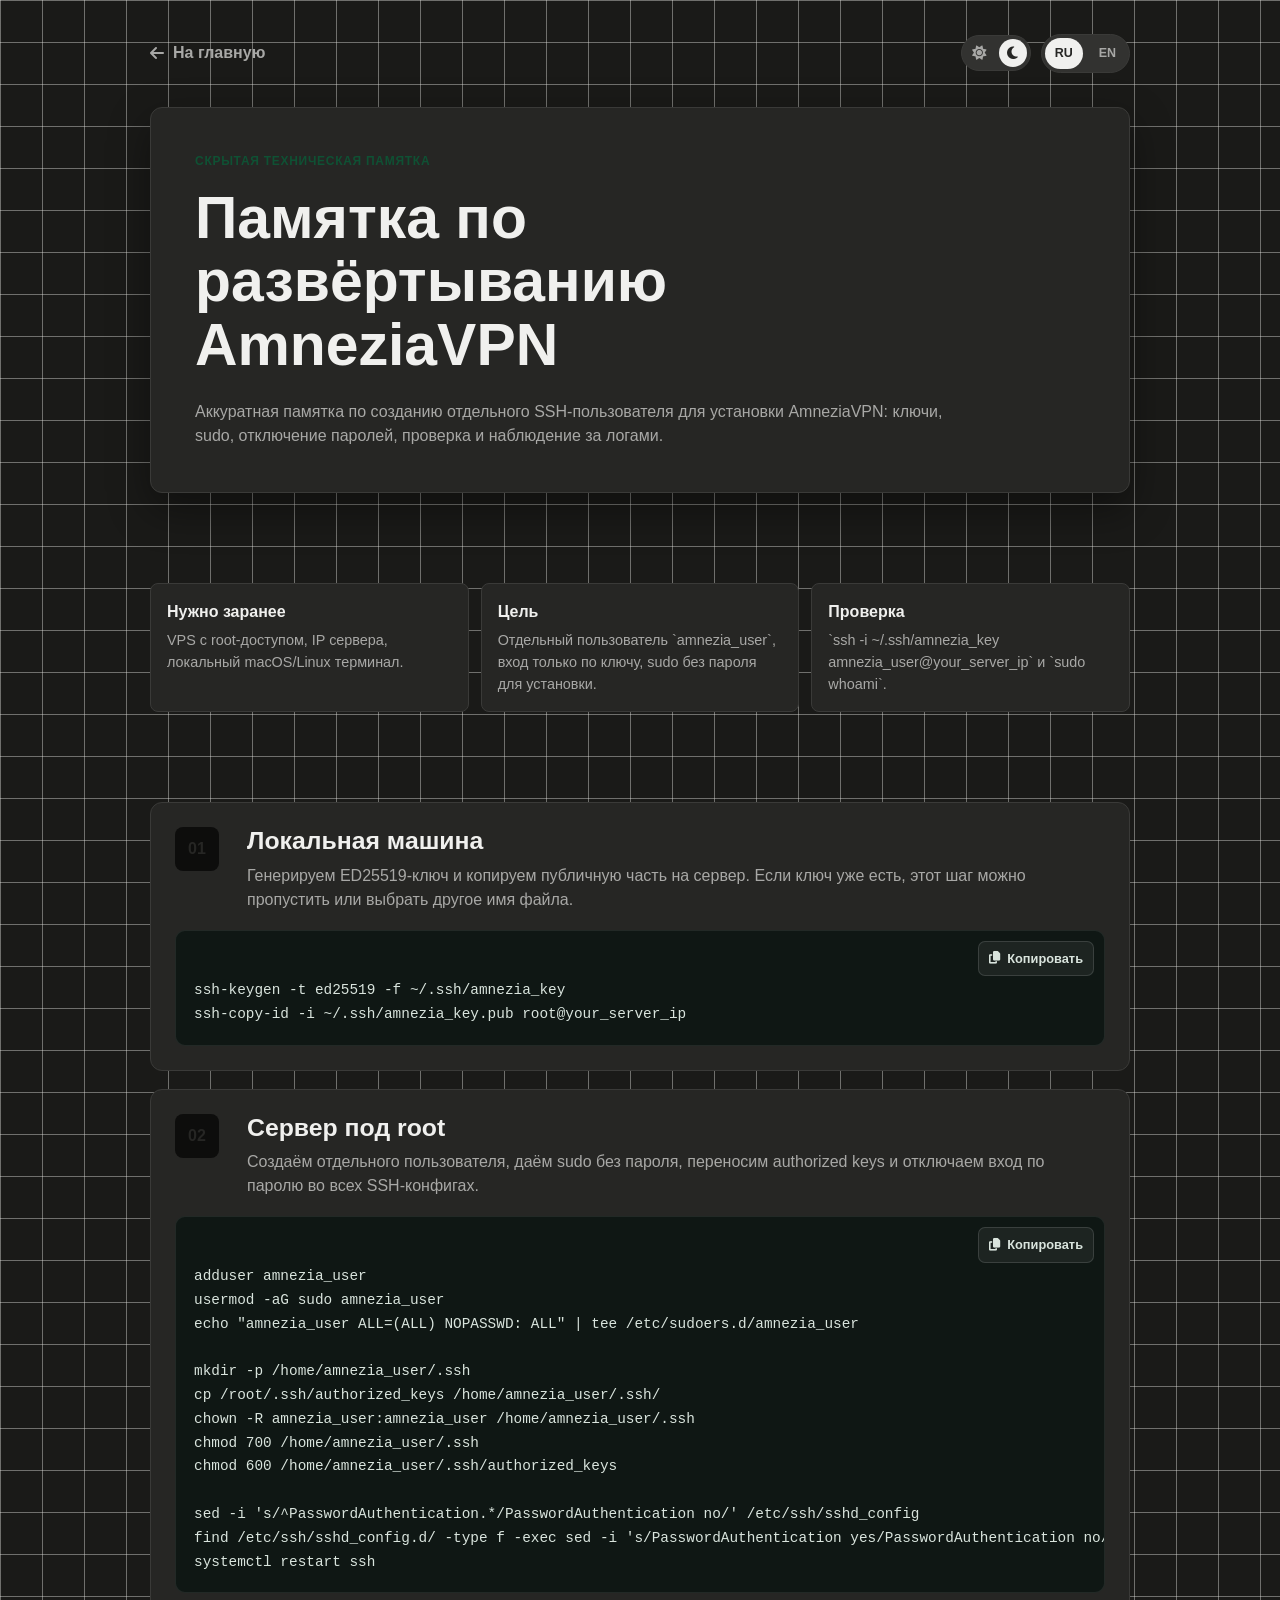
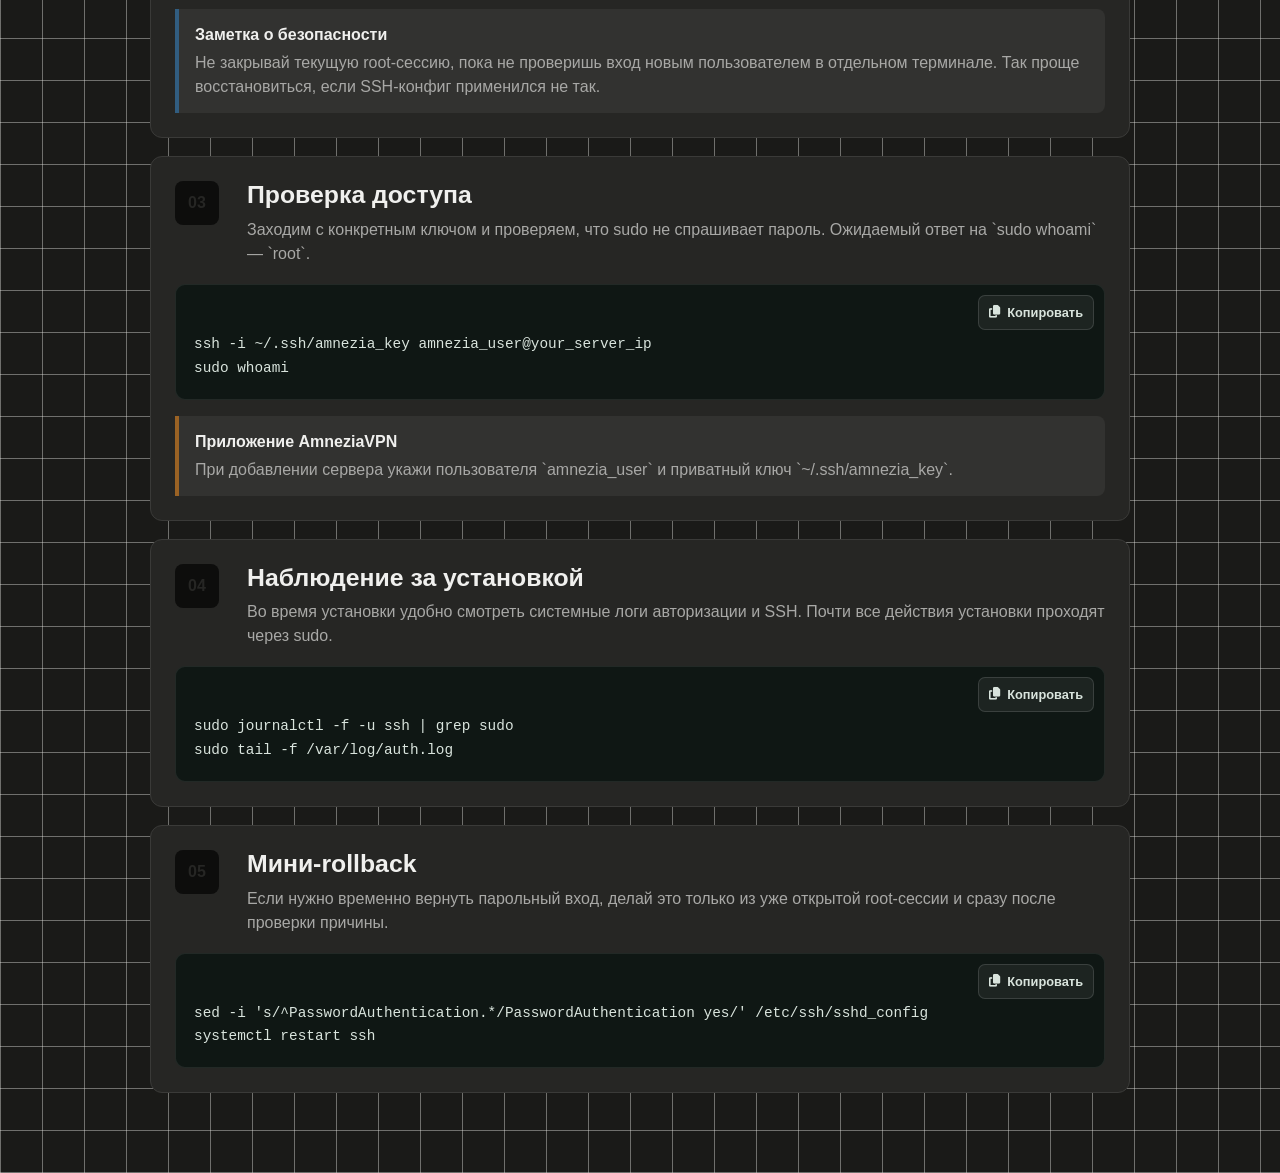
==== commit 7063ac1d: "refactor: externalize content to data files + bento-box redesign Move CV facts, localization, and th" ====
--- a/manual-amneziavpn.html
+++ b/manual-amneziavpn.html
@@ -10,130 +10,32 @@
 </head>
 <body class="manual-page">
     <main class="manual-shell">
-        <a href="index.html" class="back-link"><i class="fas fa-arrow-left"></i><span>Back to main page</span></a>
+        <div class="manual-nav">
+            <a href="index.html" class="back-link"><i class="fas fa-arrow-left"></i><span data-manual="back">Back to main page</span></a>
+            <div class="manual-controls">
+                <div class="nav-theme">
+                    <button class="theme-toggle" type="button" data-theme="light" aria-label="Light mode" title="Light mode"><i class="fas fa-sun"></i></button>
+                    <button class="theme-toggle" type="button" data-theme="dark" aria-label="Dark mode" title="Dark mode"><i class="fas fa-moon"></i></button>
+                </div>
+                <div class="nav-lang">
+                    <button class="lang-toggle" type="button" data-lang="ru" aria-label="Русский">RU</button>
+                    <button class="lang-toggle" type="button" data-lang="en" aria-label="English">EN</button>
+                </div>
+            </div>
+        </div>
 
         <header class="manual-hero">
-            <p class="section-kicker">Hidden Technical Note</p>
-            <h1>AmneziaVPN Deployment Manual</h1>
-            <p>Аккуратная памятка по созданию отдельного SSH-пользователя для установки AmneziaVPN: ключи, sudo, отключение паролей, проверка и наблюдение за логами.</p>
+            <p class="section-kicker" data-manual="kicker">Hidden Technical Note</p>
+            <h1 data-manual="title">AmneziaVPN Deployment Manual</h1>
+            <p data-manual="intro">Аккуратная памятка по созданию отдельного SSH-пользователя для установки AmneziaVPN.</p>
         </header>
 
-        <section class="manual-checklist" aria-label="Prerequisites">
-            <div><strong>Нужно заранее</strong><span>VPS с root-доступом, IP сервера, локальный macOS/Linux терминал.</span></div>
-            <div><strong>Цель</strong><span>Отдельный пользователь `amnezia_user`, вход только по ключу, sudo без пароля для установки.</span></div>
-            <div><strong>Проверка</strong><span>`ssh -i ~/.ssh/amnezia_key amnezia_user@your_server_ip` и `sudo whoami`.</span></div>
-        </section>
+        <section class="manual-checklist bento-grid" aria-label="Prerequisites"><!-- rendered from data/manual.js --></section>
 
-        <section class="manual-section">
-            <div class="manual-step">
-                <span>01</span>
-                <div>
-                    <h2>Локальная машина</h2>
-                    <p>Генерируем ED25519-ключ и копируем публичную часть на сервер. Если ключ уже есть, этот шаг можно пропустить или выбрать другое имя файла.</p>
-                </div>
-            </div>
-            <div class="terminal-block">
-                <button class="copy-code" type="button"><i class="fas fa-copy"></i><span>Copy</span></button>
-                <pre><code>ssh-keygen -t ed25519 -f ~/.ssh/amnezia_key
-ssh-copy-id -i ~/.ssh/amnezia_key.pub root@your_server_ip</code></pre>
-            </div>
-        </section>
-
-        <section class="manual-section">
-            <div class="manual-step">
-                <span>02</span>
-                <div>
-                    <h2>Сервер под root</h2>
-                    <p>Создаём отдельного пользователя, даём sudo без пароля, переносим authorized keys и отключаем вход по паролю во всех SSH-конфигах.</p>
-                </div>
-            </div>
-            <div class="terminal-block">
-                <button class="copy-code" type="button"><i class="fas fa-copy"></i><span>Copy</span></button>
-                <pre><code>adduser amnezia_user
-usermod -aG sudo amnezia_user
-echo "amnezia_user ALL=(ALL) NOPASSWD: ALL" | tee /etc/sudoers.d/amnezia_user
-
-mkdir -p /home/amnezia_user/.ssh
-cp /root/.ssh/authorized_keys /home/amnezia_user/.ssh/
-chown -R amnezia_user:amnezia_user /home/amnezia_user/.ssh
-chmod 700 /home/amnezia_user/.ssh
-chmod 600 /home/amnezia_user/.ssh/authorized_keys
-
-sed -i 's/^PasswordAuthentication.*/PasswordAuthentication no/' /etc/ssh/sshd_config
-find /etc/ssh/sshd_config.d/ -type f -exec sed -i 's/PasswordAuthentication yes/PasswordAuthentication no/g' {} +
-systemctl restart ssh</code></pre>
-            </div>
-            <aside class="manual-note">
-                <strong>Safety note</strong>
-                <p>Не закрывай текущую root-сессию, пока не проверишь вход новым пользователем в отдельном терминале. Так проще восстановиться, если SSH-конфиг применился не так.</p>
-            </aside>
-        </section>
-
-        <section class="manual-section">
-            <div class="manual-step">
-                <span>03</span>
-                <div>
-                    <h2>Проверка доступа</h2>
-                    <p>Заходим с конкретным ключом и проверяем, что sudo не спрашивает пароль. Ожидаемый ответ на `sudo whoami` — `root`.</p>
-                </div>
-            </div>
-            <div class="terminal-block">
-                <button class="copy-code" type="button"><i class="fas fa-copy"></i><span>Copy</span></button>
-                <pre><code>ssh -i ~/.ssh/amnezia_key amnezia_user@your_server_ip
-sudo whoami</code></pre>
-            </div>
-            <aside class="manual-note accent">
-                <strong>AmneziaVPN app</strong>
-                <p>При добавлении сервера укажи пользователя `amnezia_user` и приватный ключ `~/.ssh/amnezia_key`.</p>
-            </aside>
-        </section>
-
-        <section class="manual-section">
-            <div class="manual-step">
-                <span>04</span>
-                <div>
-                    <h2>Наблюдение за установкой</h2>
-                    <p>Во время установки удобно смотреть системные логи авторизации и SSH. Почти все действия установки проходят через sudo.</p>
-                </div>
-            </div>
-            <div class="terminal-block">
-                <button class="copy-code" type="button"><i class="fas fa-copy"></i><span>Copy</span></button>
-                <pre><code>sudo journalctl -f -u ssh | grep sudo
-sudo tail -f /var/log/auth.log</code></pre>
-            </div>
-        </section>
-
-        <section class="manual-section">
-            <div class="manual-step">
-                <span>05</span>
-                <div>
-                    <h2>Мини-rollback</h2>
-                    <p>Если нужно временно вернуть парольный вход, делай это только из уже открытой root-сессии и сразу после проверки причины.</p>
-                </div>
-            </div>
-            <div class="terminal-block">
-                <button class="copy-code" type="button"><i class="fas fa-copy"></i><span>Copy</span></button>
-                <pre><code>sed -i 's/^PasswordAuthentication.*/PasswordAuthentication yes/' /etc/ssh/sshd_config
-systemctl restart ssh</code></pre>
-            </div>
-        </section>
+        <div class="manual-steps"><!-- rendered from data/manual.js --></div>
     </main>
 
-    <script>
-        document.querySelectorAll('.copy-code').forEach((button) => {
-            button.addEventListener('click', async () => {
-                const code = button.parentElement.querySelector('code').textContent;
-                const label = button.querySelector('span');
-                const oldText = label.textContent;
-                try {
-                    await navigator.clipboard.writeText(code);
-                    label.textContent = 'Copied';
-                    setTimeout(() => { label.textContent = oldText; }, 1200);
-                } catch (_) {
-                    window.prompt('Copy command:', code);
-                }
-            });
-        });
-    </script>
+    <script src="data/manual.js"></script>
+    <script src="scripts/manual.js"></script>
 </body>
 </html>
--- a/styles.css
+++ b/styles.css
@@ -16,6 +16,17 @@
     --display: "Inter Tight", "Inter", -apple-system, BlinkMacSystemFont, "Segoe UI", Roboto, Helvetica, Arial, sans-serif;
 }
 
+:root[data-theme="dark"] {
+    --ink: #f0f0ee;
+    --muted: #a8a8a6;
+    --soft: #1a1a18;
+    --paper: #262624;
+    --line: #3a3a38;
+    --field: #323230;
+    --dark: #0d0d0c;
+    --shadow: 0 16px 42px rgba(0, 0, 0, 0.4);
+}
+
 *,
 *::before,
 *::after {
@@ -58,10 +69,20 @@
     background: rgba(255, 255, 255, 0.88);
     border-bottom: 1px solid rgba(230, 230, 226, 0.8);
     backdrop-filter: blur(16px);
+    transition: background 0.2s ease, border-color 0.2s ease, box-shadow 0.2s ease;
+}
+
+:root[data-theme="dark"] .navbar {
+    background: rgba(38, 38, 36, 0.88);
+    border-bottom-color: rgba(58, 58, 56, 0.8);
 }
 
 .navbar.scrolled {
     box-shadow: 0 10px 28px rgba(17, 17, 17, 0.08);
+}
+
+:root[data-theme="dark"] .navbar.scrolled {
+    box-shadow: 0 10px 28px rgba(0, 0, 0, 0.3);
 }
 
 .nav-container {
@@ -80,8 +101,19 @@
     align-items: center;
     gap: 7px;
     color: var(--ink);
+    font-weight: 700;
+    letter-spacing: 0;
+}
+
+.logo-mark {
     font-weight: 800;
-    letter-spacing: 0;
+    letter-spacing: 0.02em;
+}
+
+.logo-name {
+    font-size: 0.88rem;
+    color: var(--muted);
+    white-space: nowrap;
 }
 
 .secret-dot {
@@ -119,7 +151,8 @@
     color: var(--ink);
 }
 
-.nav-lang {
+.nav-lang,
+.nav-theme {
     display: inline-flex;
     gap: 6px;
     padding: 3px;
@@ -128,20 +161,36 @@
     border-radius: 999px;
 }
 
-.lang-toggle {
+.lang-toggle,
+.theme-toggle {
     border: 0;
     border-radius: 999px;
-    padding: 6px 10px;
     color: var(--muted);
     background: transparent;
     cursor: pointer;
     font-weight: 700;
     font-size: 0.78rem;
-}
-
-.lang-toggle.active {
+    transition: color 0.2s ease, background 0.2s ease;
+}
+
+.lang-toggle {
+    padding: 6px 10px;
+}
+
+.theme-toggle {
+    display: flex;
+    align-items: center;
+    justify-content: center;
+    width: 28px;
+    height: 28px;
+    padding: 0;
+    font-size: 0.9rem;
+}
+
+.lang-toggle.active,
+.theme-toggle.active {
     color: var(--paper);
-    background: var(--dark);
+    background: var(--ink);
 }
 
 .hamburger {
@@ -243,8 +292,7 @@
 }
 
 .hero-tags span,
-.case-meta span,
-.credibility {
+.case-meta span {
     border: 1px solid var(--line);
     background: rgba(255, 255, 255, 0.8);
     color: var(--muted);
@@ -297,7 +345,10 @@
 
 .system-visual {
     position: relative;
-    min-height: 460px;
+    display: flex;
+    flex-direction: column;
+    gap: 12px;
+    min-height: 0;
     padding: 16px;
     border: 1px solid rgba(23, 23, 23, 0.12);
     border-radius: 12px;
@@ -333,68 +384,24 @@
     font-size: 0.8rem;
 }
 
-.signal-map {
+.schema-frame {
     position: relative;
-    height: 280px;
-    margin-top: 16px;
+    width: 100%;
     border: 1px solid var(--line);
     border-radius: 8px;
-    background:
-        radial-gradient(circle at 24% 18%, rgba(20, 106, 67, 0.08), transparent 32%),
-        radial-gradient(circle at 82% 34%, rgba(49, 93, 128, 0.08), transparent 32%),
-        linear-gradient(135deg, #fbfbfa, #f1f1ed);
-}
-
-.signal-map svg {
-    position: absolute;
-    inset: 0;
+    background: transparent;
+    overflow: hidden;
+}
+
+.schema-image {
+    display: block;
     width: 100%;
-    height: 100%;
-}
-
-.signal-map path {
-    fill: none;
-    stroke: rgba(23, 23, 23, 0.2);
-    stroke-width: 1.5;
-    stroke-dasharray: 6 12;
-    animation: flow 10s linear infinite;
-}
-
-@keyframes flow {
-    to { stroke-dashoffset: -120; }
-}
-
-.signal-node {
-    position: absolute;
-    z-index: 2;
-    display: grid;
-    place-items: center;
-    gap: 4px;
-    width: 80px;
-    height: 64px;
-    border: 1px solid rgba(23, 23, 23, 0.14);
-    border-radius: var(--radius);
-    background: rgba(255, 255, 255, 0.88);
-    box-shadow: 0 10px 22px rgba(17, 17, 17, 0.08);
-    color: var(--ink);
-    font-size: 0.75rem;
-    font-weight: 700;
-}
-
-.signal-node i {
-    color: var(--green);
-    font-size: 1rem;
-}
-
-.node-a { top: 34px; left: 36px; }
-.node-b { top: 166px; left: 56px; }
-.node-c { top: 96px; right: 46px; }
-.node-d { right: 70px; bottom: 28px; }
+    height: auto;
+}
 
 .visual-console {
     display: grid;
     gap: 8px;
-    margin-top: 12px;
     padding: 14px;
     border-radius: 8px;
     background: var(--dark);
@@ -463,24 +470,63 @@
     max-width: 760px;
 }
 
-.case-grid {
+.bento-grid {
     display: grid;
-    grid-template-columns: repeat(6, 1fr);
+    grid-template-columns: repeat(12, 1fr);
     gap: 16px;
+    grid-auto-flow: dense;
+}
+
+.tile.span-3 { grid-column: span 3; }
+.tile.span-4 { grid-column: span 4; }
+.tile.span-5 { grid-column: span 5; }
+.tile.span-7 { grid-column: span 7; }
+.tile.span-8 { grid-column: span 8; }
+.tile.span-12 { grid-column: span 12; }
+
+@keyframes fadeInUp {
+    from {
+        opacity: 0;
+        transform: translateY(20px);
+    }
+    to {
+        opacity: 1;
+        transform: translateY(0);
+    }
 }
 
 .case-card {
-    grid-column: span 3;
     min-height: 216px;
     padding: 24px;
     border: 1px solid var(--line);
     border-radius: var(--radius);
     background: var(--paper);
     box-shadow: 0 4px 14px rgba(17, 17, 17, 0.04);
-}
-
-.case-card:nth-child(5) {
-    grid-column: span 6;
+    transition: transform 0.2s ease, box-shadow 0.2s ease, border-color 0.2s ease;
+    animation: fadeInUp 0.5s ease forwards;
+    opacity: 0;
+}
+
+.case-card:nth-child(1) { animation-delay: 0s; }
+.case-card:nth-child(2) { animation-delay: 0.1s; }
+.case-card:nth-child(3) { animation-delay: 0.2s; }
+.case-card:nth-child(4) { animation-delay: 0.3s; }
+.case-card:nth-child(5) { animation-delay: 0.4s; }
+
+@media (prefers-reduced-motion: reduce) {
+    .case-card {
+        animation: none;
+        opacity: 1;
+    }
+}
+
+.case-card:hover {
+    transform: translateY(-4px);
+    box-shadow: 0 12px 28px rgba(17, 17, 17, 0.12);
+    border-color: var(--green);
+}
+
+.case-card.span-12 {
     min-height: 152px;
 }
 
@@ -511,8 +557,6 @@
 }
 
 .capability-grid {
-    display: grid;
-    grid-template-columns: repeat(4, 1fr);
     gap: 16px;
 }
 
@@ -520,7 +564,13 @@
     padding: 20px;
     border: 1px solid var(--line);
     border-radius: var(--radius);
-    background: linear-gradient(180deg, var(--paper), #fafaf8);
+    background: linear-gradient(180deg, var(--paper), var(--soft));
+    transition: transform 0.2s ease, box-shadow 0.2s ease;
+}
+
+.capability:hover {
+    transform: translateY(-2px);
+    box-shadow: 0 8px 20px rgba(17, 17, 17, 0.08);
 }
 
 .capability i {
@@ -532,6 +582,15 @@
     border-radius: var(--radius);
     background: #e5efe7;
     color: var(--green-dark);
+    transition: transform 0.2s ease;
+}
+
+:root[data-theme="dark"] .capability i {
+    background: rgba(20, 106, 67, 0.2);
+}
+
+.capability:hover i {
+    transform: scale(1.08);
 }
 
 .experience {
@@ -549,6 +608,7 @@
     gap: 24px;
     padding: 20px 0;
     border-bottom: 1px solid var(--line);
+    transition: background 0.2s ease;
 }
 
 .experience-row > span {
@@ -557,10 +617,20 @@
     font-size: 0.9rem;
 }
 
+.experience-row:hover > span {
+    color: var(--green);
+}
+
 .credibility {
     display: inline-flex;
     margin-top: 20px;
+    padding: 6px 10px;
+    border: 1px solid var(--line);
     border-radius: var(--radius);
+    background: var(--soft);
+    color: var(--muted);
+    font-size: 0.82rem;
+    font-weight: 600;
 }
 
 .contact-panel {
@@ -585,8 +655,34 @@
     color: var(--green);
 }
 
+@keyframes slideUp {
+    from {
+        opacity: 0;
+        transform: translateY(10px);
+    }
+    to {
+        opacity: 1;
+        transform: translateY(0);
+    }
+}
+
+@keyframes slideDown {
+    from {
+        opacity: 1;
+        transform: translateY(0);
+    }
+    to {
+        opacity: 0;
+        transform: translateY(10px);
+    }
+}
+
 .contact-actions {
     margin-top: 18px;
+}
+
+.btn.copied {
+    animation: slideUp 0.2s ease;
 }
 
 .footer {
@@ -667,6 +763,20 @@
     padding: 34px 0 80px;
 }
 
+.manual-nav {
+    display: flex;
+    align-items: center;
+    justify-content: space-between;
+    gap: 16px;
+    margin-bottom: 34px;
+}
+
+.manual-controls {
+    display: inline-flex;
+    align-items: center;
+    gap: 10px;
+}
+
 .back-link {
     display: inline-flex;
     align-items: center;
@@ -676,11 +786,15 @@
     font-weight: 800;
 }
 
+.manual-nav .back-link {
+    margin-bottom: 0;
+}
+
 .manual-hero {
     padding: 44px;
     border: 1px solid var(--line);
     border-radius: 12px;
-    background: rgba(255, 255, 255, 0.88);
+    background: var(--paper);
     box-shadow: var(--shadow);
 }
 
@@ -696,8 +810,6 @@
 }
 
 .manual-checklist {
-    display: grid;
-    grid-template-columns: repeat(3, 1fr);
     gap: 12px;
     margin: 18px 0;
 }
@@ -799,12 +911,12 @@
     padding: 14px 16px;
     border-left: 4px solid var(--blue);
     border-radius: 0 var(--radius) var(--radius) 0;
-    background: #eef3f2;
+    background: var(--field);
+    color: var(--ink);
 }
 
 .manual-note.accent {
     border-left-color: var(--amber);
-    background: #fbf0df;
 }
 
 .manual-note p {
@@ -819,12 +931,23 @@
     }
 
     .system-visual {
-        min-height: 420px;
-    }
-
-    .capability-grid,
+        min-height: 0;
+    }
+
     .manual-checklist {
         grid-template-columns: 1fr 1fr;
+    }
+
+    .bento-grid {
+        grid-template-columns: 1fr 1fr;
+    }
+
+    .bento-grid .tile {
+        grid-column: auto;
+    }
+
+    .bento-grid .tile.span-12 {
+        grid-column: 1 / -1;
     }
 }
 
@@ -870,6 +993,10 @@
         transition: opacity 0.2s ease, transform 0.2s ease;
     }
 
+    .logo-name {
+        font-size: 0.82rem;
+    }
+
     .nav-menu.active {
         transform: translateY(0);
         opacity: 1;
@@ -893,15 +1020,21 @@
         width: 100%;
     }
 
-    .case-grid,
-    .capability-grid,
     .manual-checklist {
         grid-template-columns: 1fr;
     }
 
+    .bento-grid {
+        grid-template-columns: 1fr;
+    }
+
+    .bento-grid .tile,
+    .bento-grid .tile.span-12 {
+        grid-column: auto;
+    }
+
     .case-card,
-    .case-card:nth-child(5) {
-        grid-column: auto;
+    .case-card.span-12 {
         min-height: auto;
     }
 
@@ -927,23 +1060,8 @@
     }
 
     .system-visual {
-        min-height: 360px;
         padding: 10px;
     }
-
-    .signal-map {
-        height: 230px;
-    }
-
-    .signal-node {
-        width: 68px;
-        height: 56px;
-    }
-
-    .node-a { top: 26px; left: 20px; }
-    .node-b { top: 146px; left: 28px; }
-    .node-c { top: 70px; right: 20px; }
-    .node-d { right: 30px; bottom: 20px; }
 }
 
 @media (prefers-reduced-motion: reduce) {
@@ -1002,6 +1120,15 @@
         font-size: 22px;
     }
 
+    .bento-grid {
+        grid-template-columns: 1fr;
+    }
+
+    .bento-grid .tile,
+    .bento-grid .tile.span-12 {
+        grid-column: auto;
+    }
+
     .case-card,
     .capability,
     .experience-row,
